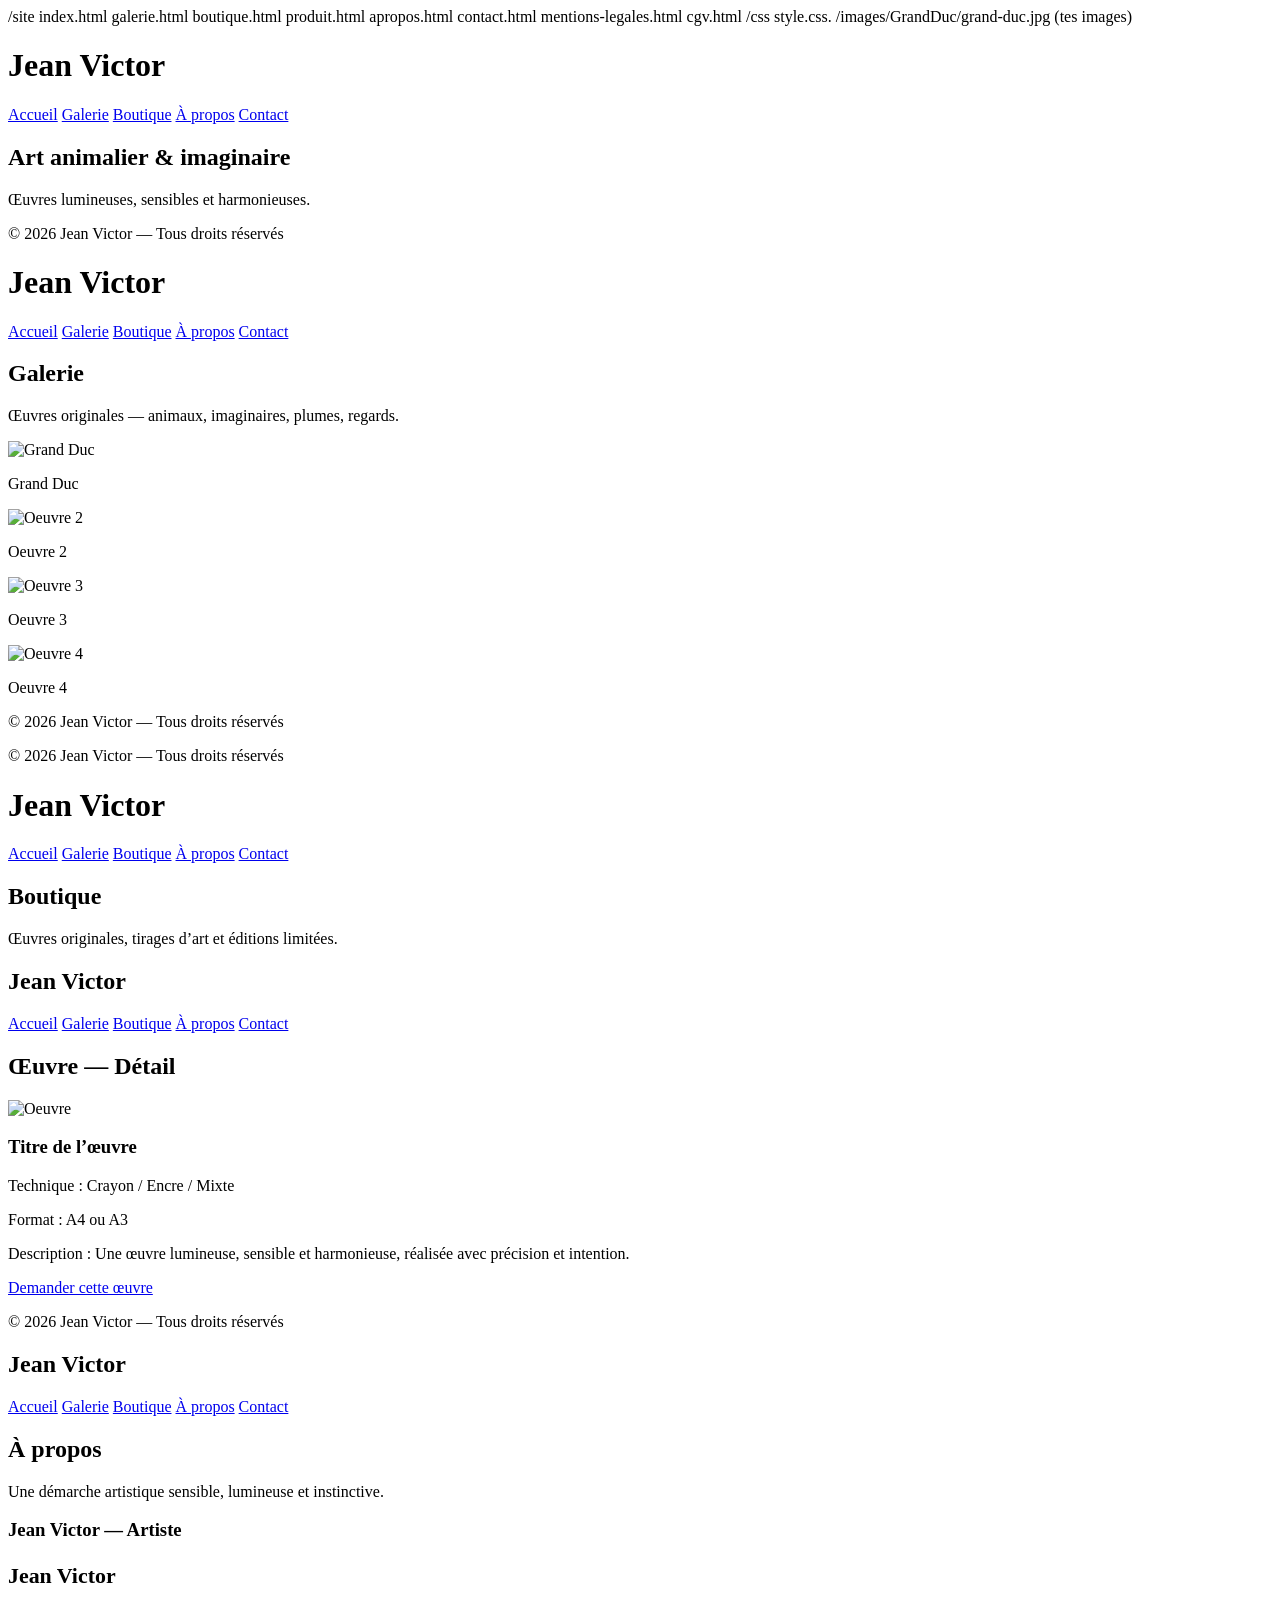
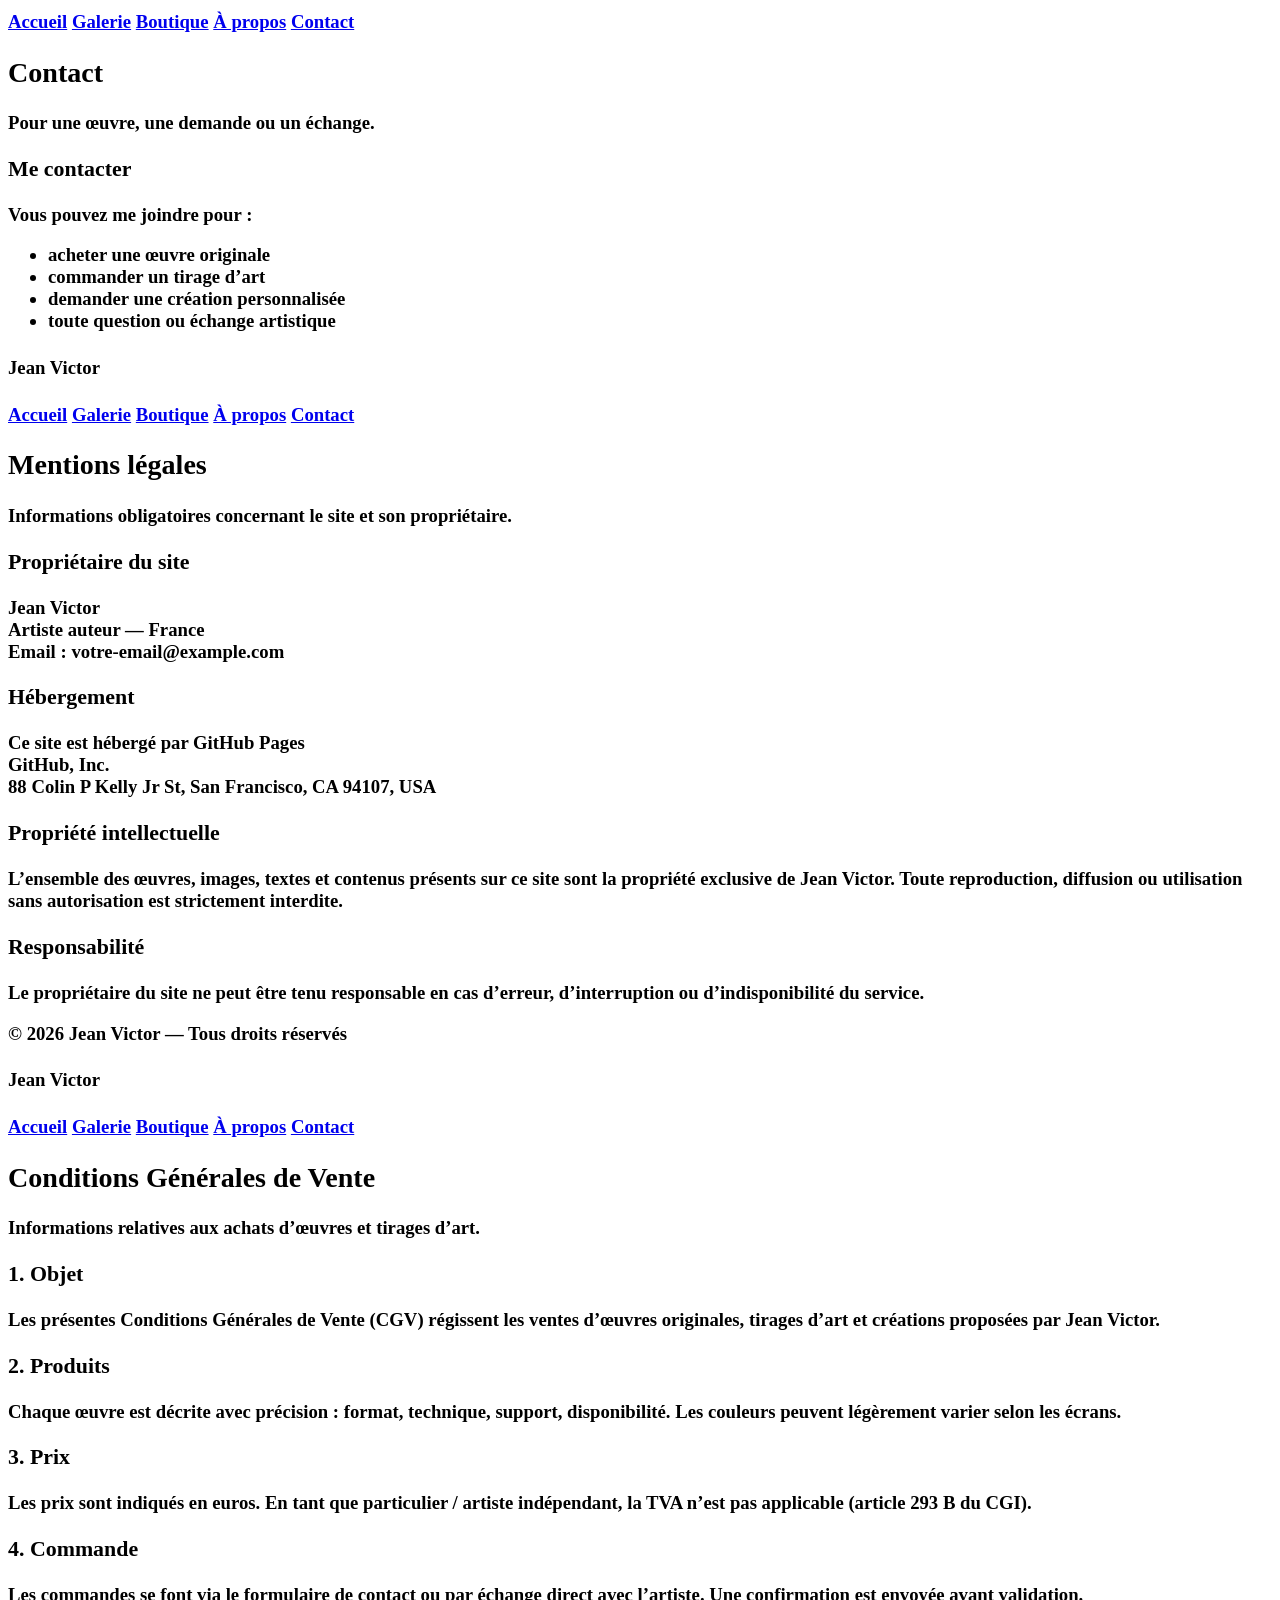
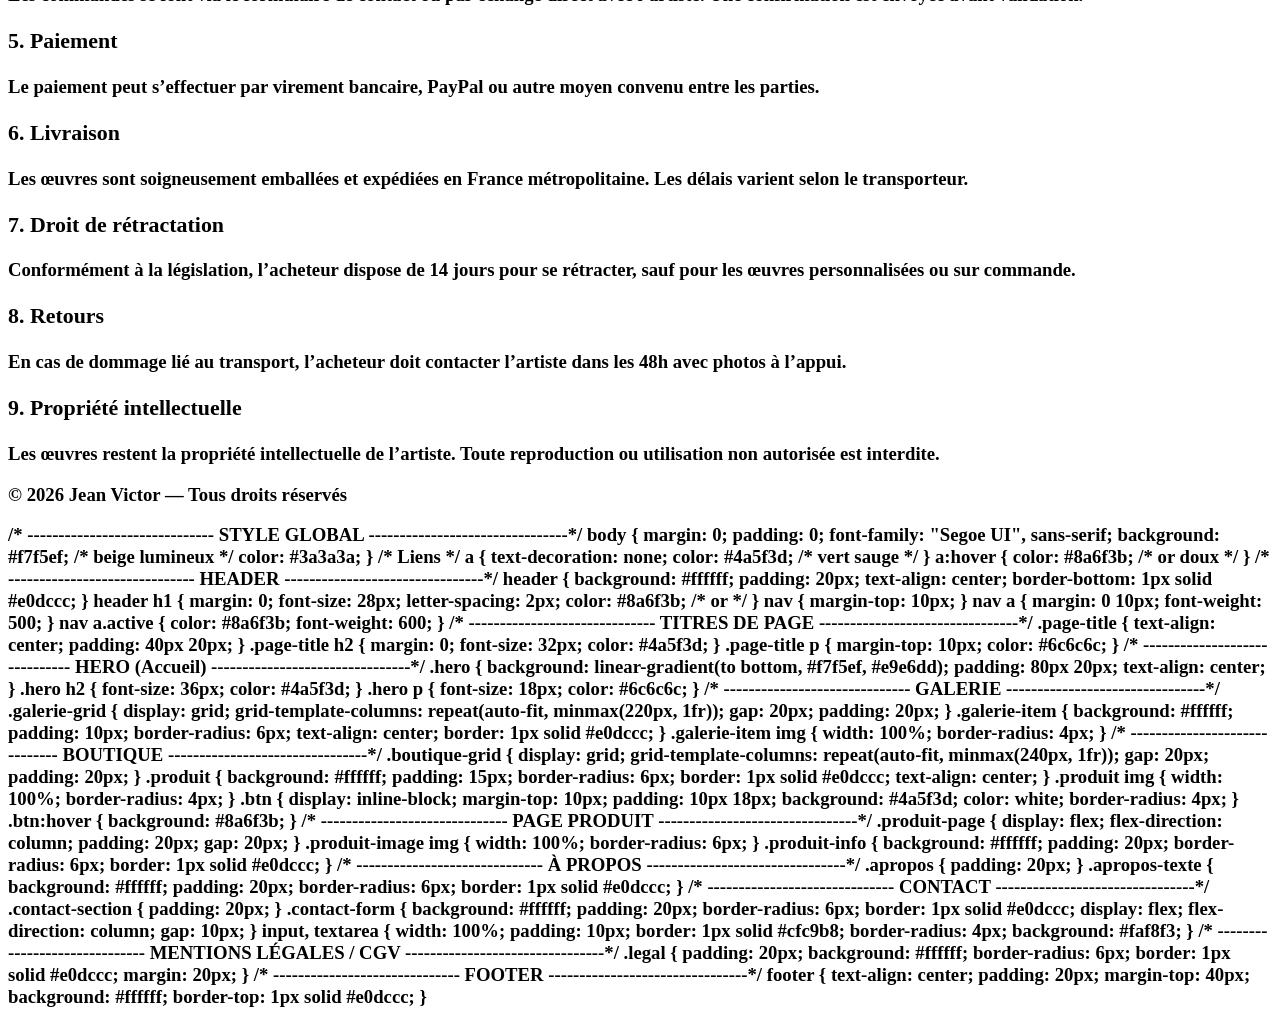
==== index.html @ 6fe152d1 "Update print statement from 'Hello' to 'Goodbye'" ====
/site
   index.html
   galerie.html
   boutique.html
   produit.html
   apropos.html
   contact.html
   mentions-legales.html
   cgv.html

   /css
      style.css.

   /images/GrandDuc/grand-duc.jpg
      (tes images)
<!DOCTYPE html>
<html lang="fr">
<head>
    <meta charset="UTF-8">
    <meta name="viewport" content="width=device-width, initial-scale=1.0">
    <title>Jean Victor - Art lumineux</title>
    <link rel="stylesheet" href="css/style.css">
</head>
<body>

<header>
    <h1>Jean Victor</h1>
    <nav>
        <a href="index.html">Accueil</a>
        <a href="galerie.html">Galerie</a>
        <a href="boutique.html">Boutique</a>
        <a href="apropos.html">À propos</a>
        <a href="contact.html">Contact</a>
    </nav>
</header>

<section class="hero">
    <h2>Art animalier & imaginaire</h2>
    <p>Œuvres lumineuses, sensibles et harmonieuses.</p>
</section>

<footer>
    <p>© 2026 Jean Victor — Tous droits réservés</p>
</footer>

</body>
</html>
<!DOCTYPE html>
<html lang="fr">
<head>
    <meta charset="UTF-8">
    <meta name="viewport" content="width=device-width, initial-scale=1.0">
    <title>Galerie - Jean Victor</title>
    <link rel="stylesheet" href="css/style.css">
</head>
<body>

<header>
    <h1>Jean Victor</h1>
    <nav>
        <a href="index.html">Accueil</a>
        <a href="galerie.html" class="active">Galerie</a>
        <a href="boutique.html">Boutique</a>
        <a href="apropos.html">À propos</a>
        <a href="contact.html">Contact</a>
    </nav>
</header>

<section class="page-title">
    <h2>Galerie</h2>
    <p>Œuvres originales — animaux, imaginaires, plumes, regards.</p>
</section>

<section class="galerie-grid">

    <div class="galerie-item">
       <img src="images/GrandDuc/grand-duc.jpg" alt="Grand Duc">
        <p>Grand Duc</p>
    </div>

    <div class="galerie-item">
        <img src="images/oeuvre2.jpg" alt="Oeuvre 2">
        <p>Oeuvre 2</p>
    </div>

    <div class="galerie-item">
        <img src="images/oeuvre3.jpg" alt="Oeuvre 3">
        <p>Oeuvre 3</p>
    </div>

    <div class="galerie-item">
        <img src="images/oeuvre4.jpg" alt="Oeuvre 4">
        <p>Oeuvre 4</p>
    </div>

</section>

<footer>
    <p>© 2026 Jean Victor — Tous droits réservés</p>
</footer>

</body>
</html>


</section>

<footer>
    <p>© 2026 Jean Victor — Tous droits réservés</p>
</footer>

</body>
</html>
<!DOCTYPE html>
<html lang="fr">
<head>
    <meta charset="UTF-8">
    <meta name="viewport" content="width=device-width, initial-scale=1.0">
    <title>Boutique - Jean Victor</title>
    <link rel="stylesheet" href="css/style.css">
</head>
<body>

<header>
    <h1>Jean Victor</h1>
    <nav>
        <a href="index.html">Accueil</a>
        <a href="galerie.html">Galerie</a>
        <a href="boutique.html" class="active">Boutique</a>
        <a href="apropos.html">À propos</a>
        <a href="contact.html">Contact</a>
    </nav>
</header>

<section class="page-title">
    <h2>Boutique</h2>
    <p>Œuvres originales, tirages d’art et éditions limitées.</p>
</section>

<section class="boutique-grid">

    <div class="produit">
<!DOCTYPE html>
<html lang="fr">
<head>
    <meta charset="UTF-8">
    <meta name="viewport" content="width=device-width, initial-scale=1.0">
    <title>Fiche produit - Jean Victor</title>
    <link rel="stylesheet" href="css/style.css">
</head>
<body>

<header>
    <h1>Jean Victor</h1>
    <nav>
        <a href="index.html">Accueil</a>
        <a href="galerie.html">Galerie</a>
        <a href="boutique.html">Boutique</a>
        <a href="apropos.html">À propos</a>
        <a href="contact.html">Contact</a>
    </nav>
</header>

<section class="page-title">
    <h2>Œuvre — Détail</h2>
</section>

<section class="produit-page">

    <div class="produit-image">
        <img src="images/produit1.jpg" alt="Oeuvre">
    </div>

    <div class="produit-info">
        <h3>Titre de l’œuvre</h3>
        <p>Technique : Crayon / Encre / Mixte</p>
        <p>Format : A4 ou A3</p>
        <p>Description : Une œuvre lumineuse, sensible et harmonieuse, réalisée avec précision et intention.</p>

        <a href="contact.html" class="btn">Demander cette œuvre</a>
    </div>

</section>

<footer>
    <p>© 2026 Jean Victor — Tous droits réservés</p>
</footer>

</body>
</html>
<!DOCTYPE html>
<html lang="fr">
<head>
    <meta charset="UTF-8">
    <meta name="viewport" content="width=device-width, initial-scale=1.0">
    <title>À propos - Jean Victor</title>
    <link rel="stylesheet" href="css/style.css">
</head>
<body>

<header>
    <h1>Jean Victor</h1>
    <nav>
        <a href="index.html">Accueil</a>
        <a href="galerie.html">Galerie</a>
        <a href="boutique.html">Boutique</a>
        <a href="apropos.html" class="active">À propos</a>
        <a href="contact.html">Contact</a>
    </nav>
</header>

<section class="page-title">
    <h2>À propos</h2>
    <p>Une démarche artistique sensible, lumineuse et instinctive.</p>
</section>

<section class="apropos">

    <div class="apropos-texte">
        <h3>Jean Victor — Artiste
<!DOCTYPE html>
<html lang="fr">
<head>
    <meta charset="UTF-8">
    <meta name="viewport" content="width=device-width, initial-scale=1.0">
    <title>Contact - Jean Victor</title>
    <link rel="stylesheet" href="css/style.css">
</head>
<body>

<header>
    <h1>Jean Victor</h1>
    <nav>
        <a href="index.html">Accueil</a>
        <a href="galerie.html">Galerie</a>
        <a href="boutique.html">Boutique</a>
        <a href="apropos.html">À propos</a>
        <a href="contact.html" class="active">Contact</a>
    </nav>
</header>

<section class="page-title">
    <h2>Contact</h2>
    <p>Pour une œuvre, une demande ou un échange.</p>
</section>

<section class="contact-section">

    <div class="contact-texte">
        <h3>Me contacter</h3>
        <p>Vous pouvez me joindre pour :</p>
        <ul>
            <li>acheter une œuvre originale</li>
            <li>commander un tirage d’art</li>
            <li>demander une création personnalisée</li>
            <li>toute question ou échange artistique</li>
        </ul>
    </div>
<!DOCTYPE html>
<html lang="fr">
<head>
    <meta charset="UTF-8">
    <meta name="viewport" content="width=device-width, initial-scale=1.0">
    <title>Mentions légales - Jean Victor</title>
    <link rel="stylesheet" href="css/style.css">
</head>
<body>

<header>
    <h1>Jean Victor</h1>
    <nav>
        <a href="index.html">Accueil</a>
        <a href="galerie.html">Galerie</a>
        <a href="boutique.html">Boutique</a>
        <a href="apropos.html">À propos</a>
        <a href="contact.html">Contact</a>
    </nav>
</header>

<section class="page-title">
    <h2>Mentions légales</h2>
    <p>Informations obligatoires concernant le site et son propriétaire.</p>
</section>

<section class="legal">

    <h3>Propriétaire du site</h3>
    <p>
        Jean Victor 
        <br>Artiste auteur — France 
        <br>Email : votre-email@example.com
    </p>

    <h3>Hébergement</h3>
    <p>
        Ce site est hébergé par GitHub Pages 
        <br>GitHub, Inc. 
        <br>88 Colin P Kelly Jr St, San Francisco, CA 94107, USA
    </p>

    <h3>Propriété intellectuelle</h3>
    <p>
        L’ensemble des œuvres, images, textes et contenus présents sur ce site sont la propriété exclusive de Jean Victor.
        Toute reproduction, diffusion ou utilisation sans autorisation est strictement interdite.
    </p>

    <h3>Responsabilité</h3>
    <p>
        Le propriétaire du site ne peut être tenu responsable en cas d’erreur, d’interruption ou d’indisponibilité du service.
    </p>

</section>

<footer>
    <p>© 2026 Jean Victor — Tous droits réservés</p>
</footer>

</body>
</html>
<!DOCTYPE html>
<html lang="fr">
<head>
    <meta charset="UTF-8">
    <meta name="viewport" content="width=device-width, initial-scale=1.0">
    <title>Conditions Générales de Vente - Jean Victor</title>
    <link rel="stylesheet" href="css/style.css">
</head>
<body>

<header>
    <h1>Jean Victor</h1>
    <nav>
        <a href="index.html">Accueil</a>
        <a href="galerie.html">Galerie</a>
        <a href="boutique.html">Boutique</a>
        <a href="apropos.html">À propos</a>
        <a href="contact.html">Contact</a>
    </nav>
</header>

<section class="page-title">
    <h2>Conditions Générales de Vente</h2>
    <p>Informations relatives aux achats d’œuvres et tirages d’art.</p>
</section>

<section class="legal">

    <h3>1. Objet</h3>
    <p>
        Les présentes Conditions Générales de Vente (CGV) régissent les ventes d’œuvres originales,
        tirages d’art et créations proposées par Jean Victor.
    </p>

    <h3>2. Produits</h3>
    <p>
        Chaque œuvre est décrite avec précision : format, technique, support, disponibilité.
        Les couleurs peuvent légèrement varier selon les écrans.
    </p>

    <h3>3. Prix</h3>
    <p>
        Les prix sont indiqués en euros. 
        En tant que particulier / artiste indépendant, la TVA n’est pas applicable (article 293 B du CGI).
    </p>

    <h3>4. Commande</h3>
    <p>
        Les commandes se font via le formulaire de contact ou par échange direct avec l’artiste.
        Une confirmation est envoyée avant validation.
    </p>

    <h3>5. Paiement</h3>
    <p>
        Le paiement peut s’effectuer par virement bancaire, PayPal ou autre moyen convenu entre les parties.
    </p>

    <h3>6. Livraison</h3>
    <p>
        Les œuvres sont soigneusement emballées et expédiées en France métropolitaine.
        Les délais varient selon le transporteur.
    </p>

    <h3>7. Droit de rétractation</h3>
    <p>
        Conformément à la législation, l’acheteur dispose de 14 jours pour se rétracter,
        sauf pour les œuvres personnalisées ou sur commande.
    </p>

    <h3>8. Retours</h3>
    <p>
        En cas de dommage lié au transport, l’acheteur doit contacter l’artiste dans les 48h
        avec photos à l’appui.
    </p>

    <h3>9. Propriété intellectuelle</h3>
    <p>
        Les œuvres restent la propriété intellectuelle de l’artiste.
        Toute reproduction ou utilisation non autorisée est interdite.
    </p>

</section>

<footer>
    <p>© 2026 Jean Victor — Tous droits réservés</p>
</footer>

</body>
</html>
/* ------------------------------
   STYLE GLOBAL
--------------------------------*/

body {
    margin: 0;
    padding: 0;
    font-family: "Segoe UI", sans-serif;
    background: #f7f5ef; /* beige lumineux */
    color: #3a3a3a;
}

/* Liens */
a {
    text-decoration: none;
    color: #4a5f3d; /* vert sauge */
}

a:hover {
    color: #8a6f3b; /* or doux */
}

/* ------------------------------
   HEADER
--------------------------------*/

header {
    background: #ffffff;
    padding: 20px;
    text-align: center;
    border-bottom: 1px solid #e0dccc;
}

header h1 {
    margin: 0;
    font-size: 28px;
    letter-spacing: 2px;
    color: #8a6f3b; /* or */
}

nav {
    margin-top: 10px;
}

nav a {
    margin: 0 10px;
    font-weight: 500;
}

nav a.active {
    color: #8a6f3b;
    font-weight: 600;
}

/* ------------------------------
   TITRES DE PAGE
--------------------------------*/

.page-title {
    text-align: center;
    padding: 40px 20px;
}

.page-title h2 {
    margin: 0;
    font-size: 32px;
    color: #4a5f3d;
}

.page-title p {
    margin-top: 10px;
    color: #6c6c6c;
}

/* ------------------------------
   HERO (Accueil)
--------------------------------*/

.hero {
    background: linear-gradient(to bottom, #f7f5ef, #e9e6dd);
    padding: 80px 20px;
    text-align: center;
}

.hero h2 {
    font-size: 36px;
    color: #4a5f3d;
}

.hero p {
    font-size: 18px;
    color: #6c6c6c;
}

/* ------------------------------
   GALERIE
--------------------------------*/

.galerie-grid {
    display: grid;
    grid-template-columns: repeat(auto-fit, minmax(220px, 1fr));
    gap: 20px;
    padding: 20px;
}

.galerie-item {
    background: #ffffff;
    padding: 10px;
    border-radius: 6px;
    text-align: center;
    border: 1px solid #e0dccc;
}

.galerie-item img {
    width: 100%;
    border-radius: 4px;
}

/* ------------------------------
   BOUTIQUE
--------------------------------*/

.boutique-grid {
    display: grid;
    grid-template-columns: repeat(auto-fit, minmax(240px, 1fr));
    gap: 20px;
    padding: 20px;
}

.produit {
    background: #ffffff;
    padding: 15px;
    border-radius: 6px;
    border: 1px solid #e0dccc;
    text-align: center;
}

.produit img {
    width: 100%;
    border-radius: 4px;
}

.btn {
    display: inline-block;
    margin-top: 10px;
    padding: 10px 18px;
    background: #4a5f3d;
    color: white;
    border-radius: 4px;
}

.btn:hover {
    background: #8a6f3b;
}

/* ------------------------------
   PAGE PRODUIT
--------------------------------*/

.produit-page {
    display: flex;
    flex-direction: column;
    padding: 20px;
    gap: 20px;
}

.produit-image img {
    width: 100%;
    border-radius: 6px;
}

.produit-info {
    background: #ffffff;
    padding: 20px;
    border-radius: 6px;
    border: 1px solid #e0dccc;
}

/* ------------------------------
   À PROPOS
--------------------------------*/

.apropos {
    padding: 20px;
}

.apropos-texte {
    background: #ffffff;
    padding: 20px;
    border-radius: 6px;
    border: 1px solid #e0dccc;
}

/* ------------------------------
   CONTACT
--------------------------------*/

.contact-section {
    padding: 20px;
}

.contact-form {
    background: #ffffff;
    padding: 20px;
    border-radius: 6px;
    border: 1px solid #e0dccc;
    display: flex;
    flex-direction: column;
    gap: 10px;
}

input, textarea {
    width: 100%;
    padding: 10px;
    border: 1px solid #cfc9b8;
    border-radius: 4px;
    background: #faf8f3;
}

/* ------------------------------
   MENTIONS LÉGALES / CGV
--------------------------------*/

.legal {
    padding: 20px;
    background: #ffffff;
    border-radius: 6px;
    border: 1px solid #e0dccc;
    margin: 20px;
}

/* ------------------------------
   FOOTER
--------------------------------*/

footer {
    text-align: center;
    padding: 20px;
    margin-top: 40px;
    background: #ffffff;
    border-top: 1px solid #e0dccc;
}
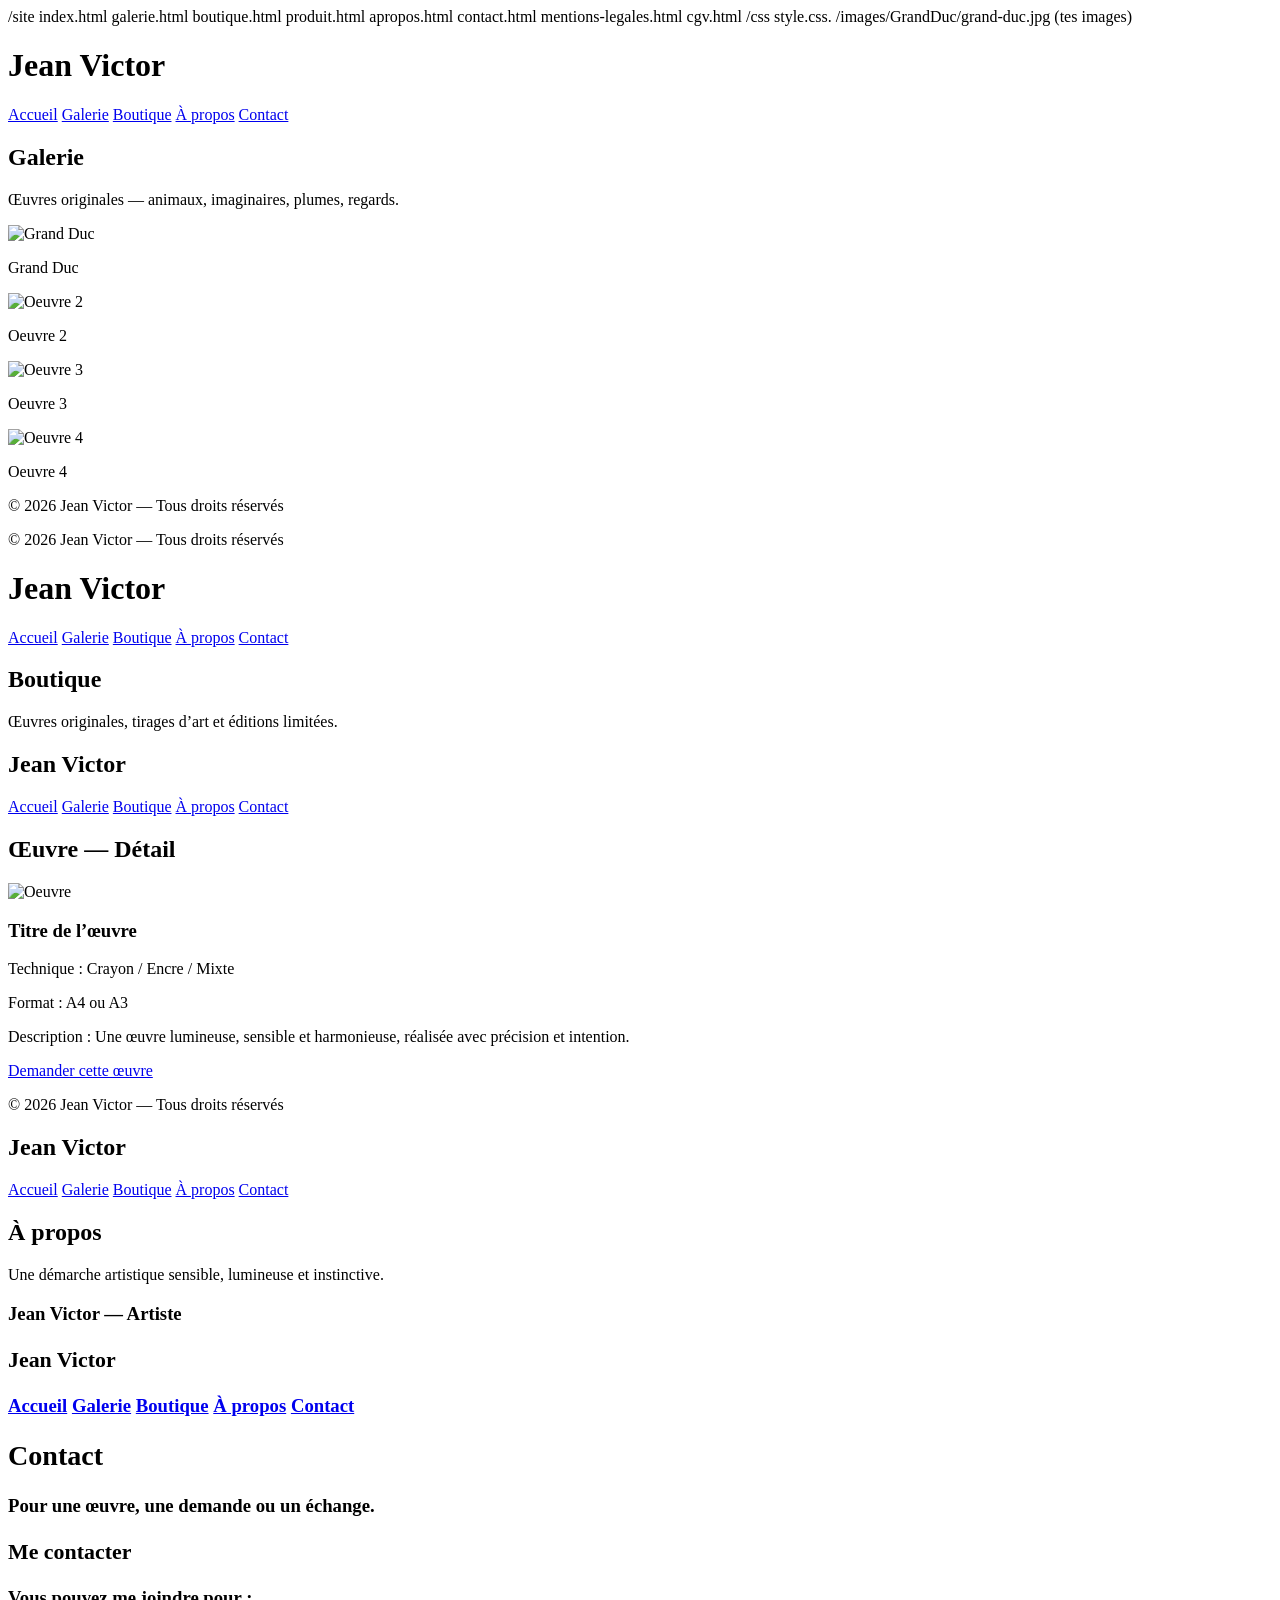
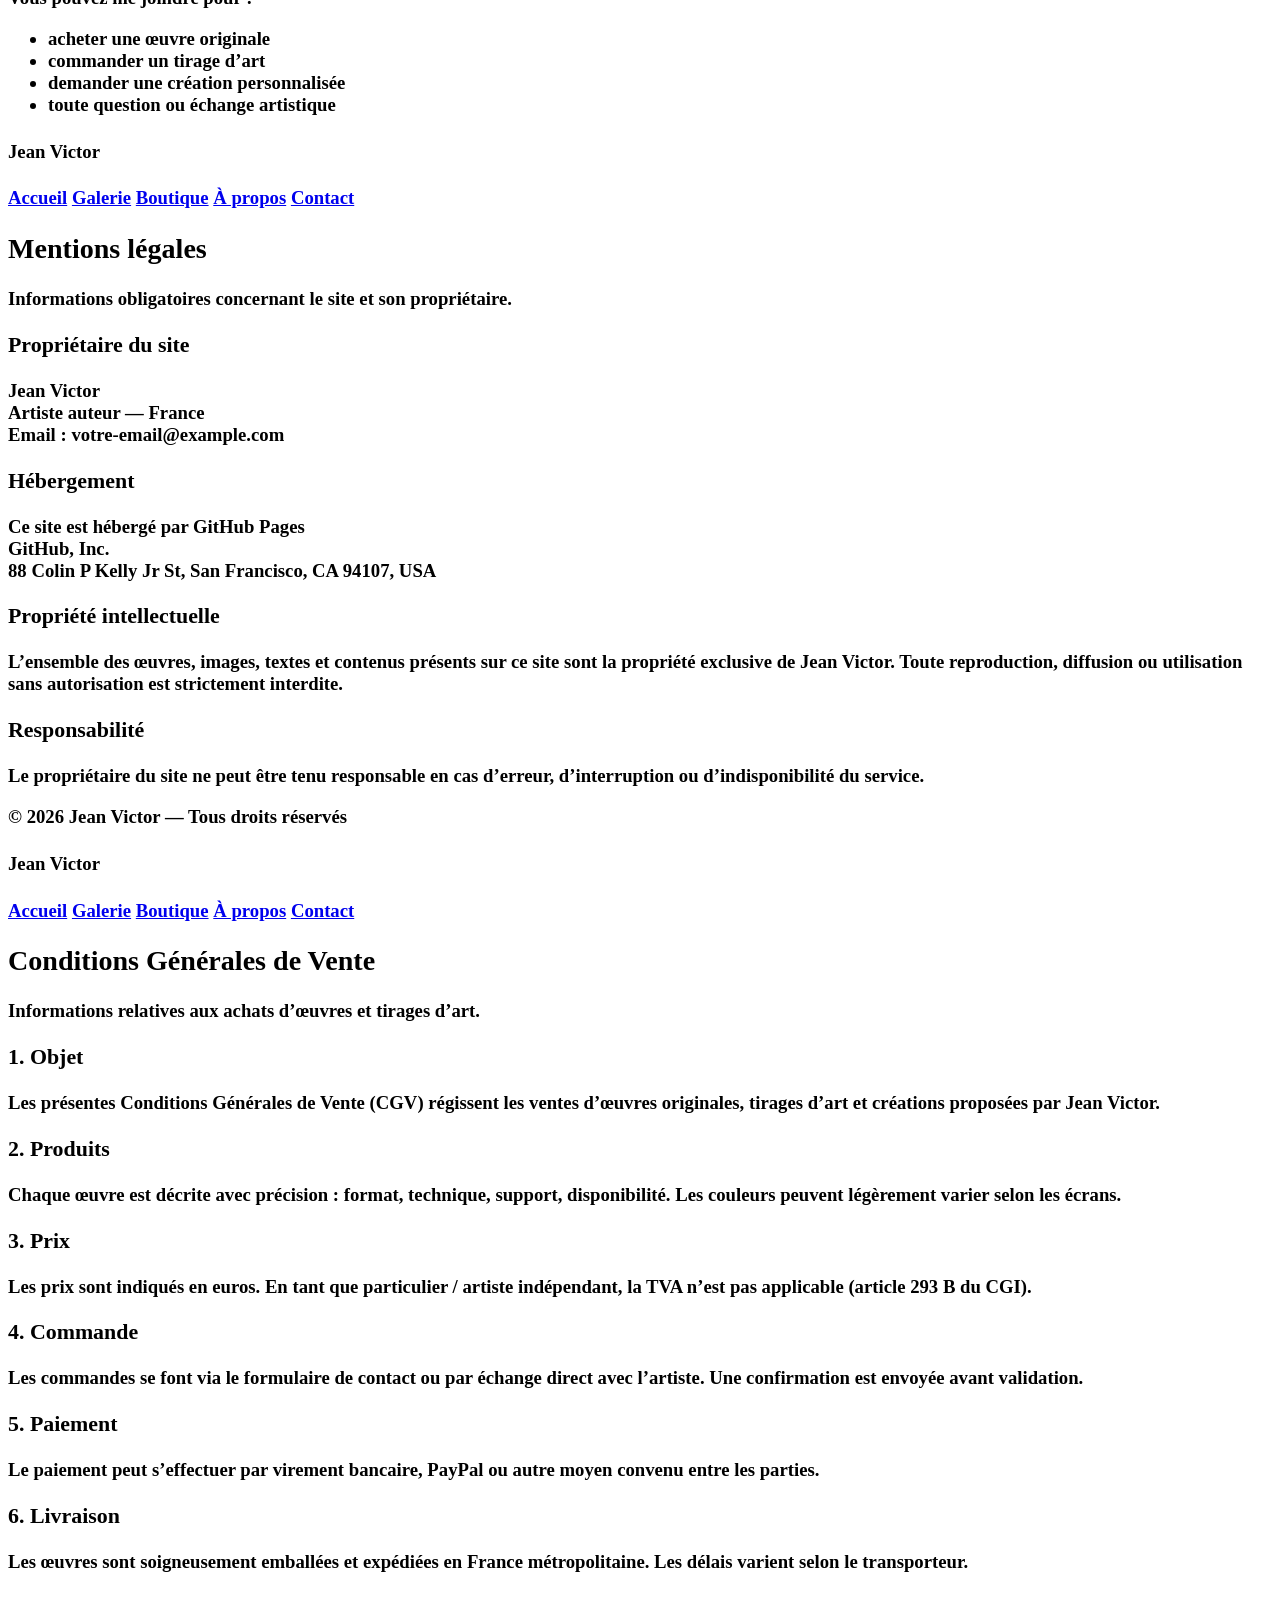
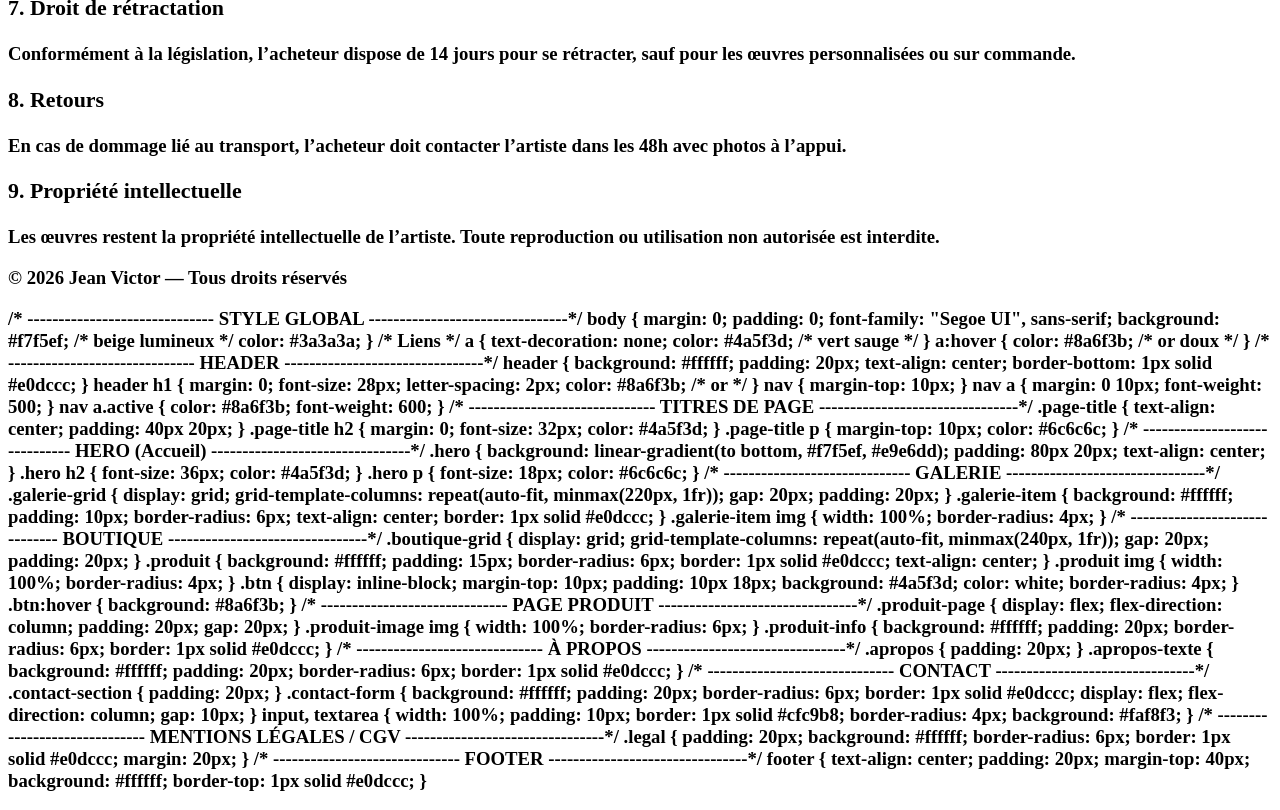
==== commit ab82b75d: "Update index.html" ====
--- a/index.html
+++ b/index.html
@@ -13,38 +13,6 @@
 
    /images/GrandDuc/grand-duc.jpg
       (tes images)
-<!DOCTYPE html>
-<html lang="fr">
-<head>
-    <meta charset="UTF-8">
-    <meta name="viewport" content="width=device-width, initial-scale=1.0">
-    <title>Jean Victor - Art lumineux</title>
-    <link rel="stylesheet" href="css/style.css">
-</head>
-<body>
-
-<header>
-    <h1>Jean Victor</h1>
-    <nav>
-        <a href="index.html">Accueil</a>
-        <a href="galerie.html">Galerie</a>
-        <a href="boutique.html">Boutique</a>
-        <a href="apropos.html">À propos</a>
-        <a href="contact.html">Contact</a>
-    </nav>
-</header>
-
-<section class="hero">
-    <h2>Art animalier & imaginaire</h2>
-    <p>Œuvres lumineuses, sensibles et harmonieuses.</p>
-</section>
-
-<footer>
-    <p>© 2026 Jean Victor — Tous droits réservés</p>
-</footer>
-
-</body>
-</html>
 <!DOCTYPE html>
 <html lang="fr">
 <head>
@@ -74,7 +42,7 @@
 <section class="galerie-grid">
 
     <div class="galerie-item">
-       <img src="images/GrandDuc/grand-duc.jpg" alt="Grand Duc">
+        <img src="images/GrandDuc/grand-duc.jpg" alt="Grand Duc">
         <p>Grand Duc</p>
     </div>
 
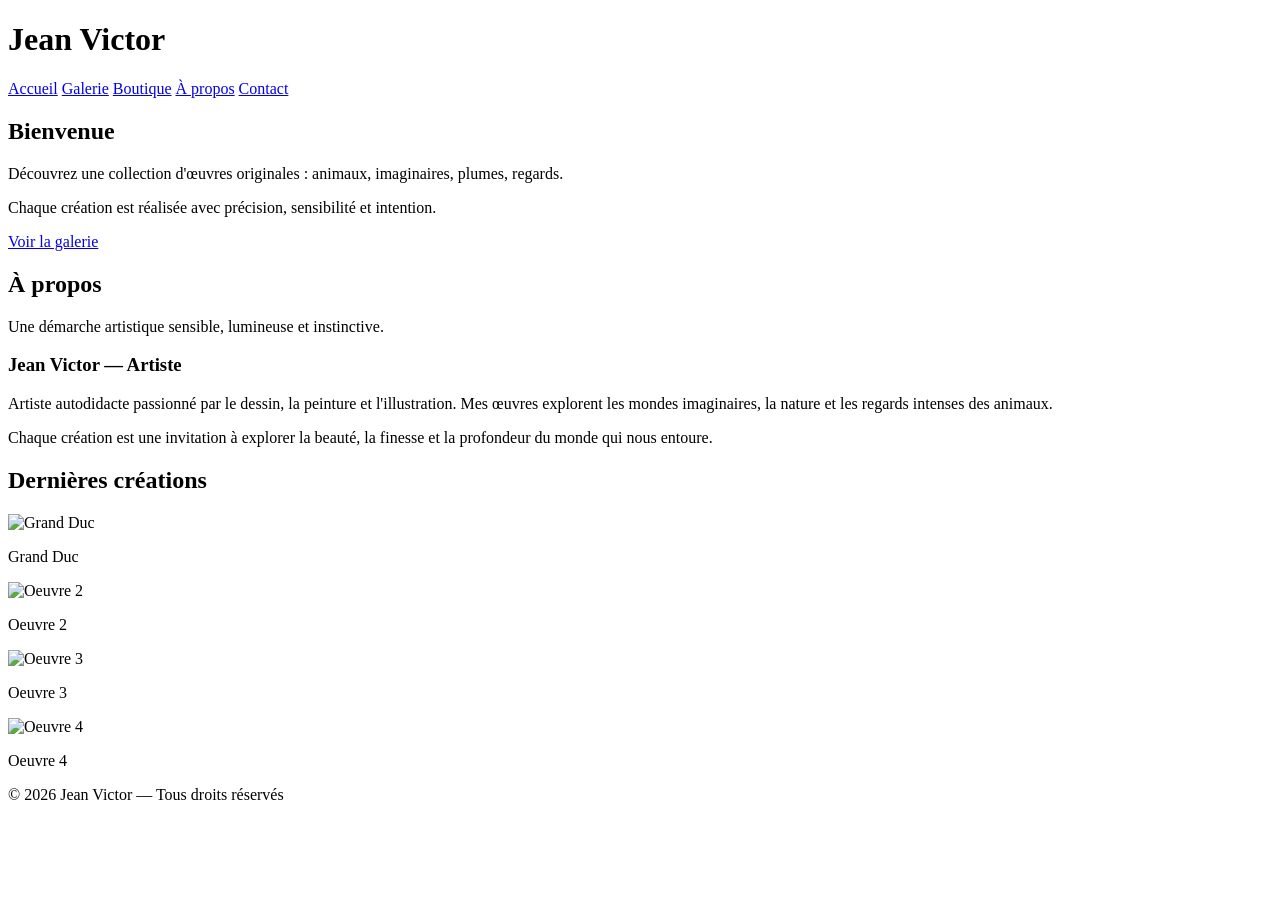
==== commit 9d83fd84: "Corriger : créer une page d'accueil propre pour index.html" ====
--- a/index.html
+++ b/index.html
@@ -1,618 +1,73 @@
-/site
-   index.html
-   galerie.html
-   boutique.html
-   produit.html
-   apropos.html
-   contact.html
-   mentions-legales.html
-   cgv.html
-
-   /css
-      style.css.
-
-   /images/GrandDuc/grand-duc.jpg
-      (tes images)
-<!DOCTYPE html>
-<html lang="fr">
-<head>
-    <meta charset="UTF-8">
-    <meta name="viewport" content="width=device-width, initial-scale=1.0">
-    <title>Galerie - Jean Victor</title>
-    <link rel="stylesheet" href="css/style.css">
-</head>
-<body>
-
-<header>
-    <h1>Jean Victor</h1>
-    <nav>
-        <a href="index.html">Accueil</a>
-        <a href="galerie.html" class="active">Galerie</a>
-        <a href="boutique.html">Boutique</a>
-        <a href="apropos.html">À propos</a>
-        <a href="contact.html">Contact</a>
-    </nav>
-</header>
-
-<section class="page-title">
-    <h2>Galerie</h2>
-    <p>Œuvres originales — animaux, imaginaires, plumes, regards.</p>
-</section>
-
-<section class="galerie-grid">
-
-    <div class="galerie-item">
-        <img src="images/GrandDuc/grand-duc.jpg" alt="Grand Duc">
-        <p>Grand Duc</p>
-    </div>
-
-    <div class="galerie-item">
-        <img src="images/oeuvre2.jpg" alt="Oeuvre 2">
-        <p>Oeuvre 2</p>
-    </div>
-
-    <div class="galerie-item">
-        <img src="images/oeuvre3.jpg" alt="Oeuvre 3">
-        <p>Oeuvre 3</p>
-    </div>
-
-    <div class="galerie-item">
-        <img src="images/oeuvre4.jpg" alt="Oeuvre 4">
-        <p>Oeuvre 4</p>
-    </div>
-
-</section>
-
-<footer>
-    <p>© 2026 Jean Victor — Tous droits réservés</p>
-</footer>
-
-</body>
-</html>
-
-
-</section>
-
-<footer>
-    <p>© 2026 Jean Victor — Tous droits réservés</p>
-</footer>
-
-</body>
-</html>
-<!DOCTYPE html>
-<html lang="fr">
-<head>
-    <meta charset="UTF-8">
-    <meta name="viewport" content="width=device-width, initial-scale=1.0">
-    <title>Boutique - Jean Victor</title>
-    <link rel="stylesheet" href="css/style.css">
-</head>
-<body>
-
-<header>
-    <h1>Jean Victor</h1>
-    <nav>
-        <a href="index.html">Accueil</a>
-        <a href="galerie.html">Galerie</a>
-        <a href="boutique.html" class="active">Boutique</a>
-        <a href="apropos.html">À propos</a>
-        <a href="contact.html">Contact</a>
-    </nav>
-</header>
-
-<section class="page-title">
-    <h2>Boutique</h2>
-    <p>Œuvres originales, tirages d’art et éditions limitées.</p>
-</section>
-
-<section class="boutique-grid">
-
-    <div class="produit">
-<!DOCTYPE html>
-<html lang="fr">
-<head>
-    <meta charset="UTF-8">
-    <meta name="viewport" content="width=device-width, initial-scale=1.0">
-    <title>Fiche produit - Jean Victor</title>
-    <link rel="stylesheet" href="css/style.css">
-</head>
-<body>
-
-<header>
-    <h1>Jean Victor</h1>
-    <nav>
-        <a href="index.html">Accueil</a>
-        <a href="galerie.html">Galerie</a>
-        <a href="boutique.html">Boutique</a>
-        <a href="apropos.html">À propos</a>
-        <a href="contact.html">Contact</a>
-    </nav>
-</header>
-
-<section class="page-title">
-    <h2>Œuvre — Détail</h2>
-</section>
-
-<section class="produit-page">
-
-    <div class="produit-image">
-        <img src="images/produit1.jpg" alt="Oeuvre">
-    </div>
-
-    <div class="produit-info">
-        <h3>Titre de l’œuvre</h3>
-        <p>Technique : Crayon / Encre / Mixte</p>
-        <p>Format : A4 ou A3</p>
-        <p>Description : Une œuvre lumineuse, sensible et harmonieuse, réalisée avec précision et intention.</p>
-
-        <a href="contact.html" class="btn">Demander cette œuvre</a>
-    </div>
-
-</section>
-
-<footer>
-    <p>© 2026 Jean Victor — Tous droits réservés</p>
-</footer>
-
-</body>
-</html>
-<!DOCTYPE html>
-<html lang="fr">
-<head>
-    <meta charset="UTF-8">
-    <meta name="viewport" content="width=device-width, initial-scale=1.0">
-    <title>À propos - Jean Victor</title>
-    <link rel="stylesheet" href="css/style.css">
-</head>
-<body>
-
-<header>
-    <h1>Jean Victor</h1>
-    <nav>
-        <a href="index.html">Accueil</a>
-        <a href="galerie.html">Galerie</a>
-        <a href="boutique.html">Boutique</a>
-        <a href="apropos.html" class="active">À propos</a>
-        <a href="contact.html">Contact</a>
-    </nav>
-</header>
-
-<section class="page-title">
-    <h2>À propos</h2>
-    <p>Une démarche artistique sensible, lumineuse et instinctive.</p>
-</section>
-
-<section class="apropos">
-
-    <div class="apropos-texte">
-        <h3>Jean Victor — Artiste
-<!DOCTYPE html>
-<html lang="fr">
-<head>
-    <meta charset="UTF-8">
-    <meta name="viewport" content="width=device-width, initial-scale=1.0">
-    <title>Contact - Jean Victor</title>
-    <link rel="stylesheet" href="css/style.css">
-</head>
-<body>
-
-<header>
-    <h1>Jean Victor</h1>
-    <nav>
-        <a href="index.html">Accueil</a>
-        <a href="galerie.html">Galerie</a>
-        <a href="boutique.html">Boutique</a>
-        <a href="apropos.html">À propos</a>
-        <a href="contact.html" class="active">Contact</a>
-    </nav>
-</header>
-
-<section class="page-title">
-    <h2>Contact</h2>
-    <p>Pour une œuvre, une demande ou un échange.</p>
-</section>
-
-<section class="contact-section">
-
-    <div class="contact-texte">
-        <h3>Me contacter</h3>
-        <p>Vous pouvez me joindre pour :</p>
-        <ul>
-            <li>acheter une œuvre originale</li>
-            <li>commander un tirage d’art</li>
-            <li>demander une création personnalisée</li>
-            <li>toute question ou échange artistique</li>
-        </ul>
-    </div>
-<!DOCTYPE html>
-<html lang="fr">
-<head>
-    <meta charset="UTF-8">
-    <meta name="viewport" content="width=device-width, initial-scale=1.0">
-    <title>Mentions légales - Jean Victor</title>
-    <link rel="stylesheet" href="css/style.css">
-</head>
-<body>
-
-<header>
-    <h1>Jean Victor</h1>
-    <nav>
-        <a href="index.html">Accueil</a>
-        <a href="galerie.html">Galerie</a>
-        <a href="boutique.html">Boutique</a>
-        <a href="apropos.html">À propos</a>
-        <a href="contact.html">Contact</a>
-    </nav>
-</header>
-
-<section class="page-title">
-    <h2>Mentions légales</h2>
-    <p>Informations obligatoires concernant le site et son propriétaire.</p>
-</section>
-
-<section class="legal">
-
-    <h3>Propriétaire du site</h3>
-    <p>
-        Jean Victor 
-        <br>Artiste auteur — France 
-        <br>Email : votre-email@example.com
-    </p>
-
-    <h3>Hébergement</h3>
-    <p>
-        Ce site est hébergé par GitHub Pages 
-        <br>GitHub, Inc. 
-        <br>88 Colin P Kelly Jr St, San Francisco, CA 94107, USA
-    </p>
-
-    <h3>Propriété intellectuelle</h3>
-    <p>
-        L’ensemble des œuvres, images, textes et contenus présents sur ce site sont la propriété exclusive de Jean Victor.
-        Toute reproduction, diffusion ou utilisation sans autorisation est strictement interdite.
-    </p>
-
-    <h3>Responsabilité</h3>
-    <p>
-        Le propriétaire du site ne peut être tenu responsable en cas d’erreur, d’interruption ou d’indisponibilité du service.
-    </p>
-
-</section>
-
-<footer>
-    <p>© 2026 Jean Victor — Tous droits réservés</p>
-</footer>
-
-</body>
-</html>
-<!DOCTYPE html>
-<html lang="fr">
-<head>
-    <meta charset="UTF-8">
-    <meta name="viewport" content="width=device-width, initial-scale=1.0">
-    <title>Conditions Générales de Vente - Jean Victor</title>
-    <link rel="stylesheet" href="css/style.css">
-</head>
-<body>
-
-<header>
-    <h1>Jean Victor</h1>
-    <nav>
-        <a href="index.html">Accueil</a>
-        <a href="galerie.html">Galerie</a>
-        <a href="boutique.html">Boutique</a>
-        <a href="apropos.html">À propos</a>
-        <a href="contact.html">Contact</a>
-    </nav>
-</header>
-
-<section class="page-title">
-    <h2>Conditions Générales de Vente</h2>
-    <p>Informations relatives aux achats d’œuvres et tirages d’art.</p>
-</section>
-
-<section class="legal">
-
-    <h3>1. Objet</h3>
-    <p>
-        Les présentes Conditions Générales de Vente (CGV) régissent les ventes d’œuvres originales,
-        tirages d’art et créations proposées par Jean Victor.
-    </p>
-
-    <h3>2. Produits</h3>
-    <p>
-        Chaque œuvre est décrite avec précision : format, technique, support, disponibilité.
-        Les couleurs peuvent légèrement varier selon les écrans.
-    </p>
-
-    <h3>3. Prix</h3>
-    <p>
-        Les prix sont indiqués en euros. 
-        En tant que particulier / artiste indépendant, la TVA n’est pas applicable (article 293 B du CGI).
-    </p>
-
-    <h3>4. Commande</h3>
-    <p>
-        Les commandes se font via le formulaire de contact ou par échange direct avec l’artiste.
-        Une confirmation est envoyée avant validation.
-    </p>
-
-    <h3>5. Paiement</h3>
-    <p>
-        Le paiement peut s’effectuer par virement bancaire, PayPal ou autre moyen convenu entre les parties.
-    </p>
-
-    <h3>6. Livraison</h3>
-    <p>
-        Les œuvres sont soigneusement emballées et expédiées en France métropolitaine.
-        Les délais varient selon le transporteur.
-    </p>
-
-    <h3>7. Droit de rétractation</h3>
-    <p>
-        Conformément à la législation, l’acheteur dispose de 14 jours pour se rétracter,
-        sauf pour les œuvres personnalisées ou sur commande.
-    </p>
-
-    <h3>8. Retours</h3>
-    <p>
-        En cas de dommage lié au transport, l’acheteur doit contacter l’artiste dans les 48h
-        avec photos à l’appui.
-    </p>
-
-    <h3>9. Propriété intellectuelle</h3>
-    <p>
-        Les œuvres restent la propriété intellectuelle de l’artiste.
-        Toute reproduction ou utilisation non autorisée est interdite.
-    </p>
-
-</section>
-
-<footer>
-    <p>© 2026 Jean Victor — Tous droits réservés</p>
-</footer>
-
-</body>
-</html>
-/* ------------------------------
-   STYLE GLOBAL
---------------------------------*/
-
-body {
-    margin: 0;
-    padding: 0;
-    font-family: "Segoe UI", sans-serif;
-    background: #f7f5ef; /* beige lumineux */
-    color: #3a3a3a;
-}
-
-/* Liens */
-a {
-    text-decoration: none;
-    color: #4a5f3d; /* vert sauge */
-}
-
-a:hover {
-    color: #8a6f3b; /* or doux */
-}
-
-/* ------------------------------
-   HEADER
---------------------------------*/
-
-header {
-    background: #ffffff;
-    padding: 20px;
-    text-align: center;
-    border-bottom: 1px solid #e0dccc;
-}
-
-header h1 {
-    margin: 0;
-    font-size: 28px;
-    letter-spacing: 2px;
-    color: #8a6f3b; /* or */
-}
-
-nav {
-    margin-top: 10px;
-}
-
-nav a {
-    margin: 0 10px;
-    font-weight: 500;
-}
-
-nav a.active {
-    color: #8a6f3b;
-    font-weight: 600;
-}
-
-/* ------------------------------
-   TITRES DE PAGE
---------------------------------*/
-
-.page-title {
-    text-align: center;
-    padding: 40px 20px;
-}
-
-.page-title h2 {
-    margin: 0;
-    font-size: 32px;
-    color: #4a5f3d;
-}
-
-.page-title p {
-    margin-top: 10px;
-    color: #6c6c6c;
-}
-
-/* ------------------------------
-   HERO (Accueil)
---------------------------------*/
-
-.hero {
-    background: linear-gradient(to bottom, #f7f5ef, #e9e6dd);
-    padding: 80px 20px;
-    text-align: center;
-}
-
-.hero h2 {
-    font-size: 36px;
-    color: #4a5f3d;
-}
-
-.hero p {
-    font-size: 18px;
-    color: #6c6c6c;
-}
-
-/* ------------------------------
-   GALERIE
---------------------------------*/
-
-.galerie-grid {
-    display: grid;
-    grid-template-columns: repeat(auto-fit, minmax(220px, 1fr));
-    gap: 20px;
-    padding: 20px;
-}
-
-.galerie-item {
-    background: #ffffff;
-    padding: 10px;
-    border-radius: 6px;
-    text-align: center;
-    border: 1px solid #e0dccc;
-}
-
-.galerie-item img {
-    width: 100%;
-    border-radius: 4px;
-}
-
-/* ------------------------------
-   BOUTIQUE
---------------------------------*/
-
-.boutique-grid {
-    display: grid;
-    grid-template-columns: repeat(auto-fit, minmax(240px, 1fr));
-    gap: 20px;
-    padding: 20px;
-}
-
-.produit {
-    background: #ffffff;
-    padding: 15px;
-    border-radius: 6px;
-    border: 1px solid #e0dccc;
-    text-align: center;
-}
-
-.produit img {
-    width: 100%;
-    border-radius: 4px;
-}
-
-.btn {
-    display: inline-block;
-    margin-top: 10px;
-    padding: 10px 18px;
-    background: #4a5f3d;
-    color: white;
-    border-radius: 4px;
-}
-
-.btn:hover {
-    background: #8a6f3b;
-}
-
-/* ------------------------------
-   PAGE PRODUIT
---------------------------------*/
-
-.produit-page {
-    display: flex;
-    flex-direction: column;
-    padding: 20px;
-    gap: 20px;
-}
-
-.produit-image img {
-    width: 100%;
-    border-radius: 6px;
-}
-
-.produit-info {
-    background: #ffffff;
-    padding: 20px;
-    border-radius: 6px;
-    border: 1px solid #e0dccc;
-}
-
-/* ------------------------------
-   À PROPOS
---------------------------------*/
-
-.apropos {
-    padding: 20px;
-}
-
-.apropos-texte {
-    background: #ffffff;
-    padding: 20px;
-    border-radius: 6px;
-    border: 1px solid #e0dccc;
-}
-
-/* ------------------------------
-   CONTACT
---------------------------------*/
-
-.contact-section {
-    padding: 20px;
-}
-
-.contact-form {
-    background: #ffffff;
-    padding: 20px;
-    border-radius: 6px;
-    border: 1px solid #e0dccc;
-    display: flex;
-    flex-direction: column;
-    gap: 10px;
-}
-
-input, textarea {
-    width: 100%;
-    padding: 10px;
-    border: 1px solid #cfc9b8;
-    border-radius: 4px;
-    background: #faf8f3;
-}
-
-/* ------------------------------
-   MENTIONS LÉGALES / CGV
---------------------------------*/
-
-.legal {
-    padding: 20px;
-    background: #ffffff;
-    border-radius: 6px;
-    border: 1px solid #e0dccc;
-    margin: 20px;
-}
-
-/* ------------------------------
-   FOOTER
---------------------------------*/
-
-footer {
-    text-align: center;
-    padding: 20px;
-    margin-top: 40px;
-    background: #ffffff;
-    border-top: 1px solid #e0dccc;
-} 
+<!DOCTYPE html>
+<html lang="fr">
+<head>
+    <meta charset="UTF-8">
+    <meta name="viewport" content="width=device-width, initial-scale=1.0">
+    <title>Accueil - Jean Victor</title>
+    <link rel="stylesheet" href="css/style.css">
+</head>
+<body>
+
+<header>
+    <h1>Jean Victor</h1>
+    <nav>
+        <a href="index.html" class="active">Accueil</a>
+        <a href="galerie.html">Galerie</a>
+        <a href="boutique.html">Boutique</a>
+        <a href="apropos.html">À propos</a>
+        <a href="contact.html">Contact</a>
+    </nav>
+</header>
+
+<section class="hero">
+    <h2>Bienvenue</h2>
+    <p>Découvrez une collection d'œuvres originales : animaux, imaginaires, plumes, regards.</p>
+    <p>Chaque création est réalisée avec précision, sensibilité et intention.</p>
+    <a href="galerie.html" class="btn">Voir la galerie</a>
+</section>
+
+<section class="page-title">
+    <h2>À propos</h2>
+    <p>Une démarche artistique sensible, lumineuse et instinctive.</p>
+</section>
+
+<section class="apropos">
+    <div class="apropos-texte">
+        <h3>Jean Victor — Artiste</h3>
+        <p>Artiste autodidacte passionné par le dessin, la peinture et l'illustration. Mes œuvres explorent les mondes imaginaires, la nature et les regards intenses des animaux.</p>
+        <p>Chaque création est une invitation à explorer la beauté, la finesse et la profondeur du monde qui nous entoure.</p>
+    </div>
+</section>
+
+<section class="page-title">
+    <h2>Dernières créations</h2>
+</section>
+
+<section class="galerie-grid">
+    <div class="galerie-item">
+        <img src="images/GrandDuc/grand-duc.jpg" alt="Grand Duc">
+        <p>Grand Duc</p>
+    </div>
+
+    <div class="galerie-item">
+        <img src="images/oeuvre2.jpg" alt="Oeuvre 2">
+        <p>Oeuvre 2</p>
+    </div>
+
+    <div class="galerie-item">
+        <img src="images/oeuvre3.jpg" alt="Oeuvre 3">
+        <p>Oeuvre 3</p>
+    </div>
+
+    <div class="galerie-item">
+        <img src="images/oeuvre4.jpg" alt="Oeuvre 4">
+        <p>Oeuvre 4</p>
+    </div>
+</section>
+
+<footer>
+    <p>© 2026 Jean Victor — Tous droits réservés</p>
+</footer>
+
+</body>
+</html>
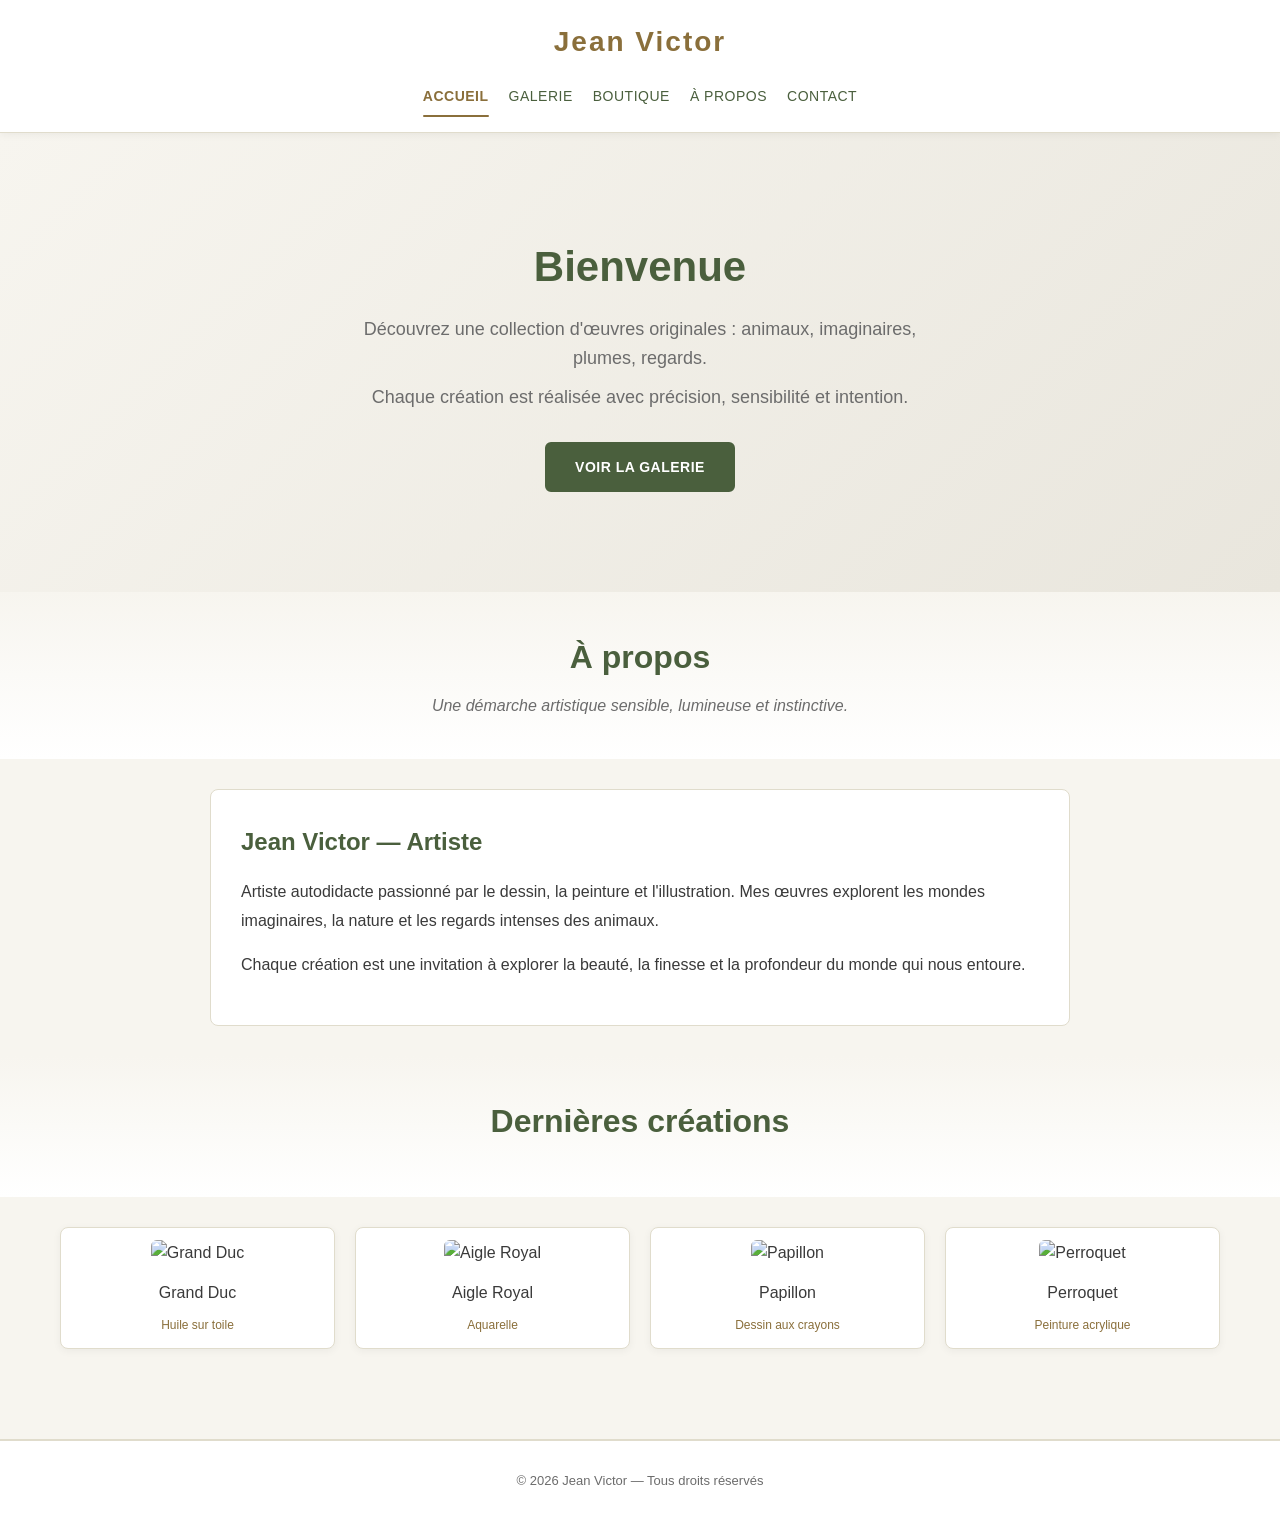
==== commit 47a3dba4: "feat: Add demo gallery images with Unsplash API" ====
--- a/index.html
+++ b/index.html
@@ -45,23 +45,27 @@
 
 <section class="galerie-grid">
     <div class="galerie-item">
-        <img src="images/GrandDuc/grand-duc.jpg" alt="Grand Duc">
+        <img src="https://images.unsplash.com/photo-1611003228941-98852ba62227?w=400&h=400&fit=crop" alt="Grand Duc">
         <p>Grand Duc</p>
+        <span class="desc">Huile sur toile</span>
     </div>
 
     <div class="galerie-item">
-        <img src="images/oeuvre2.jpg" alt="Oeuvre 2">
-        <p>Oeuvre 2</p>
+        <img src="https://images.unsplash.com/photo-1444464666175-1c6da4d72b76?w=400&h=400&fit=crop" alt="Aigle Royal">
+        <p>Aigle Royal</p>
+        <span class="desc">Aquarelle</span>
     </div>
 
     <div class="galerie-item">
-        <img src="images/oeuvre3.jpg" alt="Oeuvre 3">
-        <p>Oeuvre 3</p>
+        <img src="https://images.unsplash.com/photo-1589519160732-57fc498494f8?w=400&h=400&fit=crop" alt="Papillon">
+        <p>Papillon</p>
+        <span class="desc">Dessin aux crayons</span>
     </div>
 
     <div class="galerie-item">
-        <img src="images/oeuvre4.jpg" alt="Oeuvre 4">
-        <p>Oeuvre 4</p>
+        <img src="https://images.unsplash.com/photo-1444464666175-c85ee489b997?w=400&h=400&fit=crop" alt="Perroquet">
+        <p>Perroquet</p>
+        <span class="desc">Peinture acrylique</span>
     </div>
 </section>
 
--- a/css/style.css
+++ b/css/style.css
@@ -0,0 +1,773 @@
+/* ===============================
+   STYLE GLOBAL
+   =============================== */
+
+* {
+    margin: 0;
+    padding: 0;
+    box-sizing: border-box;
+}
+
+html {
+    scroll-behavior: smooth;
+}
+
+body {
+    font-family: "Segoe UI", Tahoma, Geneva, Verdana, sans-serif;
+    background: #f7f5ef;
+    color: #3a3a3a;
+    line-height: 1.6;
+}
+
+/* Liens */
+a {
+    text-decoration: none;
+    color: #4a5f3d;
+    transition: color 0.3s ease;
+}
+
+a:hover {
+    color: #8a6f3b;
+}
+
+/* ===============================
+   HEADER & NAVIGATION
+   =============================== */
+
+header {
+    background: #ffffff;
+    padding: 20px;
+    text-align: center;
+    border-bottom: 1px solid #e0dccc;
+    box-shadow: 0 2px 8px rgba(0,0,0,0.05);
+    position: sticky;
+    top: 0;
+    z-index: 100;
+}
+
+header h1 {
+    margin: 0;
+    font-size: 28px;
+    letter-spacing: 2px;
+    color: #8a6f3b;
+    font-weight: 600;
+}
+
+nav {
+    margin-top: 15px;
+    display: flex;
+    justify-content: center;
+    flex-wrap: wrap;
+    gap: 20px;
+}
+
+nav a {
+    font-weight: 500;
+    font-size: 14px;
+    text-transform: uppercase;
+    letter-spacing: 0.5px;
+    transition: all 0.3s ease;
+    position: relative;
+    padding: 5px 0;
+}
+
+nav a:hover {
+    color: #8a6f3b;
+}
+
+nav a.active {
+    color: #8a6f3b;
+    font-weight: 700;
+}
+
+nav a.active::after {
+    content: '';
+    position: absolute;
+    bottom: -5px;
+    left: 0;
+    right: 0;
+    height: 2px;
+    background: #8a6f3b;
+    border-radius: 1px;
+}
+
+/* ===============================
+   TITRES DE PAGE
+   =============================== */
+
+.page-title {
+    text-align: center;
+    padding: 40px 20px;
+    background: linear-gradient(to bottom, #f7f5ef, #ffffff);
+}
+
+.page-title h2 {
+    margin: 0;
+    font-size: 32px;
+    color: #4a5f3d;
+    margin-bottom: 10px;
+}
+
+.page-title p {
+    color: #6c6c6c;
+    font-style: italic;
+    font-size: 16px;
+}
+
+/* ===============================
+   HERO (Accueil)
+   =============================== */
+
+.hero {
+    background: linear-gradient(135deg, #f7f5ef 0%, #e9e6dd 100%);
+    padding: 100px 20px;
+    text-align: center;
+}
+
+.hero h2 {
+    font-size: 42px;
+    color: #4a5f3d;
+    margin-bottom: 15px;
+}
+
+.hero p {
+    font-size: 18px;
+    color: #6c6c6c;
+    margin-bottom: 10px;
+    max-width: 600px;
+    margin-left: auto;
+    margin-right: auto;
+}
+
+.hero .btn {
+    margin-top: 20px;
+    display: inline-block;
+}
+
+/* ===============================
+   GALERIE
+   =============================== */
+
+.galerie-grid {
+    display: grid;
+    grid-template-columns: repeat(auto-fit, minmax(240px, 1fr));
+    gap: 20px;
+    padding: 30px 20px;
+    max-width: 1200px;
+    margin: 0 auto;
+}
+
+.galerie-item {
+    background: #ffffff;
+    padding: 12px;
+    border-radius: 8px;
+    border: 1px solid #e0dccc;
+    text-align: center;
+    overflow: hidden;
+    transition: all 0.3s ease;
+    box-shadow: 0 2px 8px rgba(0,0,0,0.05);
+}
+
+.galerie-item:hover {
+    transform: translateY(-5px);
+    box-shadow: 0 8px 16px rgba(0,0,0,0.1);
+    border-color: #8a6f3b;
+}
+
+.galerie-item img {
+    width: 100%;
+    height: 220px;
+    object-fit: cover;
+    border-radius: 6px;
+    margin-bottom: 10px;
+    transition: transform 0.3s ease;
+}
+
+.galerie-item:hover img {
+    transform: scale(1.05);
+}
+
+.galerie-item p {
+    margin: 5px 0;
+    color: #3a3a3a;
+}
+
+.galerie-item .desc {
+    color: #8a6f3b;
+    font-size: 12px;
+}
+
+/* ===============================
+   BOUTIQUE
+   =============================== */
+
+.boutique-grid {
+    display: grid;
+    grid-template-columns: repeat(auto-fit, minmax(260px, 1fr));
+    gap: 20px;
+    padding: 30px 20px;
+    max-width: 1200px;
+    margin: 0 auto;
+}
+
+.produit {
+    background: #ffffff;
+    padding: 15px;
+    border-radius: 8px;
+    border: 1px solid #e0dccc;
+    text-align: center;
+    overflow: hidden;
+    transition: all 0.3s ease;
+    box-shadow: 0 2px 8px rgba(0,0,0,0.05);
+    display: flex;
+    flex-direction: column;
+}
+
+.produit:hover {
+    transform: translateY(-5px);
+    box-shadow: 0 8px 16px rgba(0,0,0,0.1);
+    border-color: #8a6f3b;
+}
+
+.produit img {
+    width: 100%;
+    height: 240px;
+    object-fit: cover;
+    border-radius: 6px;
+    margin-bottom: 12px;
+    transition: transform 0.3s ease;
+}
+
+.produit:hover img {
+    transform: scale(1.05);
+}
+
+.produit h3 {
+    color: #4a5f3d;
+    margin: 10px 0 5px 0;
+    font-size: 18px;
+}
+
+.produit .technique {
+    color: #6c6c6c;
+    font-size: 13px;
+    margin-bottom: 8px;
+}
+
+.produit .prix {
+    color: #8a6f3b;
+    font-size: 18px;
+    font-weight: 700;
+    margin: 10px 0;
+}
+
+.produit .btn {
+    margin-top: auto;
+    margin-top: 15px;
+}
+
+/* ===============================
+   PAGE PRODUIT DÉTAIL
+   =============================== */
+
+.produit-page {
+    display: grid;
+    grid-template-columns: 1fr 1fr;
+    gap: 40px;
+    padding: 30px 20px;
+    max-width: 1200px;
+    margin: 0 auto;
+}
+
+.produit-image img {
+    width: 100%;
+    border-radius: 8px;
+    box-shadow: 0 4px 12px rgba(0,0,0,0.1);
+}
+
+.produit-info {
+    background: #ffffff;
+    padding: 30px;
+    border-radius: 8px;
+    border: 1px solid #e0dccc;
+}
+
+.produit-info h3 {
+    color: #4a5f3d;
+    font-size: 28px;
+    margin-bottom: 20px;
+}
+
+.produit-info h4 {
+    color: #4a5f3d;
+    margin-top: 20px;
+    margin-bottom: 10px;
+}
+
+.info-groupe {
+    background: #f7f5ef;
+    padding: 15px;
+    border-radius: 6px;
+    margin: 15px 0;
+}
+
+.info-groupe p {
+    margin: 8px 0;
+}
+
+.produit-info ul {
+    list-style: none;
+    padding: 0;
+}
+
+.produit-info ul li {
+    padding: 8px 0;
+    padding-left: 25px;
+    position: relative;
+}
+
+.produit-info ul li::before {
+    content: '✓';
+    position: absolute;
+    left: 0;
+    color: #8a6f3b;
+    font-weight: bold;
+}
+
+/* Responsive produit page */
+@media (max-width: 768px) {
+    .produit-page {
+        grid-template-columns: 1fr;
+        gap: 20px;
+    }
+}
+
+/* ===============================
+   À PROPOS
+   =============================== */
+
+.apropos {
+    padding: 30px 20px;
+    max-width: 900px;
+    margin: 0 auto;
+}
+
+.apropos-texte {
+    background: #ffffff;
+    padding: 30px;
+    border-radius: 8px;
+    border: 1px solid #e0dccc;
+    line-height: 1.8;
+}
+
+.apropos-texte h3 {
+    color: #4a5f3d;
+    font-size: 24px;
+    margin-bottom: 15px;
+}
+
+.apropos-texte h4 {
+    color: #4a5f3d;
+    font-size: 18px;
+    margin-top: 25px;
+    margin-bottom: 12px;
+}
+
+.apropos-texte p {
+    margin-bottom: 15px;
+    color: #3a3a3a;
+}
+
+.apropos-texte ul {
+    list-style: none;
+    padding: 0;
+    margin: 15px 0;
+}
+
+.apropos-texte ul li {
+    padding: 8px 0;
+    padding-left: 25px;
+    position: relative;
+}
+
+.apropos-texte ul li::before {
+    content: '→';
+    position: absolute;
+    left: 0;
+    color: #8a6f3b;
+    font-weight: bold;
+}
+
+/* ===============================
+   CONTACT
+   =============================== */
+
+.contact-section {
+    padding: 30px 20px;
+    max-width: 900px;
+    margin: 0 auto;
+    display: grid;
+    gap: 30px;
+}
+
+.contact-texte {
+    background: #ffffff;
+    padding: 25px;
+    border-radius: 8px;
+    border: 1px solid #e0dccc;
+}
+
+.contact-texte h3 {
+    color: #4a5f3d;
+    font-size: 22px;
+    margin-bottom: 15px;
+}
+
+.contact-texte ul {
+    list-style: none;
+    padding: 0;
+    margin: 15px 0;
+}
+
+.contact-texte ul li {
+    padding: 8px 0;
+    padding-left: 25px;
+    position: relative;
+    color: #3a3a3a;
+}
+
+.contact-texte ul li::before {
+    content: '✓';
+    position: absolute;
+    left: 0;
+    color: #8a6f3b;
+    font-weight: bold;
+}
+
+.contact-form {
+    background: #ffffff;
+    padding: 30px;
+    border-radius: 8px;
+    border: 1px solid #e0dccc;
+    display: flex;
+    flex-direction: column;
+    gap: 15px;
+}
+
+.form-groupe {
+    display: flex;
+    flex-direction: column;
+}
+
+.form-groupe label {
+    color: #4a5f3d;
+    font-weight: 600;
+    margin-bottom: 6px;
+    font-size: 14px;
+}
+
+.contact-form input,
+.contact-form textarea,
+.contact-form select {
+    padding: 12px;
+    border: 1px solid #cfc9b8;
+    border-radius: 6px;
+    background: #faf8f3;
+    color: #3a3a3a;
+    font-family: inherit;
+    font-size: 14px;
+    transition: all 0.3s ease;
+}
+
+.contact-form input:focus,
+.contact-form textarea:focus,
+.contact-form select:focus {
+    outline: none;
+    border-color: #8a6f3b;
+    background: #ffffff;
+    box-shadow: 0 0 8px rgba(138, 111, 59, 0.2);
+}
+
+.contact-form textarea {
+    resize: vertical;
+    min-height: 120px;
+    font-family: inherit;
+}
+
+.contact-infos {
+    background: #f7f5ef;
+    padding: 20px;
+    border-radius: 8px;
+    border: 1px solid #e0dccc;
+}
+
+.contact-infos h3 {
+    color: #4a5f3d;
+    font-size: 18px;
+    margin-bottom: 15px;
+}
+
+.contact-infos p {
+    margin: 10px 0;
+    color: #3a3a3a;
+}
+
+.contact-infos a {
+    color: #8a6f3b;
+    font-weight: 600;
+}
+
+/* ===============================
+   MENTIONS LÉGALES / CGV
+   =============================== */
+
+.legal {
+    padding: 30px 20px;
+    max-width: 900px;
+    margin: 0 auto 30px auto;
+    background: #ffffff;
+    border-radius: 8px;
+    border: 1px solid #e0dccc;
+    line-height: 1.8;
+}
+
+.legal h3 {
+    color: #4a5f3d;
+    font-size: 20px;
+    margin-top: 25px;
+    margin-bottom: 12px;
+    padding-bottom: 8px;
+    border-bottom: 2px solid #e0dccc;
+}
+
+.legal h3:first-child {
+    margin-top: 0;
+}
+
+.legal p {
+    margin-bottom: 12px;
+    color: #3a3a3a;
+}
+
+.legal ul {
+    list-style: none;
+    padding: 0;
+    margin: 12px 0;
+}
+
+.legal ul li {
+    padding: 6px 0;
+    padding-left: 20px;
+    position: relative;
+    color: #3a3a3a;
+}
+
+.legal ul li::before {
+    content: '•';
+    position: absolute;
+    left: 0;
+    color: #8a6f3b;
+    font-weight: bold;
+}
+
+.legal strong {
+    color: #4a5f3d;
+}
+
+.legal a {
+    color: #8a6f3b;
+    font-weight: 600;
+}
+
+/* ===============================
+   BOUTONS
+   =============================== */
+
+.btn {
+    display: inline-block;
+    padding: 12px 28px;
+    background: #4a5f3d;
+    color: white;
+    border-radius: 6px;
+    font-weight: 600;
+    font-size: 14px;
+    text-transform: uppercase;
+    letter-spacing: 0.5px;
+    transition: all 0.3s ease;
+    border: 2px solid #4a5f3d;
+    cursor: pointer;
+}
+
+.btn:hover {
+    background: #8a6f3b;
+    border-color: #8a6f3b;
+    color: white;
+    transform: translateY(-2px);
+    box-shadow: 0 4px 12px rgba(138, 111, 59, 0.3);
+}
+
+.btn:active {
+    transform: translateY(0);
+}
+
+button.btn {
+    width: 100%;
+    margin-top: 10px;
+}
+
+/* ===============================
+   FOOTER
+   =============================== */
+
+footer {
+    text-align: center;
+    padding: 30px 20px;
+    margin-top: 60px;
+    background: #ffffff;
+    border-top: 2px solid #e0dccc;
+    color: #6c6c6c;
+    font-size: 13px;
+}
+
+/* ===============================
+   RESPONSIVE DESIGN
+   =============================== */
+
+@media (max-width: 768px) {
+    header h1 {
+        font-size: 24px;
+    }
+
+    nav {
+        gap: 10px;
+    }
+
+    nav a {
+        font-size: 12px;
+        padding: 8px 5px;
+    }
+
+    .page-title h2 {
+        font-size: 26px;
+    }
+
+    .page-title p {
+        font-size: 14px;
+    }
+
+    .hero h2 {
+        font-size: 32px;
+    }
+
+    .hero p {
+        font-size: 16px;
+    }
+
+    .galerie-grid {
+        grid-template-columns: repeat(auto-fit, minmax(180px, 1fr));
+        gap: 15px;
+        padding: 20px 10px;
+    }
+
+    .galerie-item {
+        padding: 10px;
+    }
+
+    .galerie-item img {
+        height: 160px;
+    }
+
+    .boutique-grid {
+        grid-template-columns: repeat(auto-fit, minmax(200px, 1fr));
+        gap: 15px;
+        padding: 20px 10px;
+    }
+
+    .produit-info {
+        padding: 20px;
+    }
+
+    .contact-form {
+        padding: 20px;
+    }
+
+    .legal {
+        padding: 20px;
+    }
+
+    .apropos-texte {
+        padding: 20px;
+    }
+}
+
+@media (max-width: 480px) {
+    header {
+        padding: 15px;
+    }
+
+    header h1 {
+        font-size: 20px;
+    }
+
+    nav {
+        flex-direction: column;
+        gap: 8px;
+    }
+
+    .page-title {
+        padding: 20px 10px;
+    }
+
+    .page-title h2 {
+        font-size: 22px;
+    }
+
+    .hero {
+        padding: 50px 15px;
+    }
+
+    .hero h2 {
+        font-size: 24px;
+    }
+
+    .galerie-grid,
+    .boutique-grid {
+        grid-template-columns: 1fr;
+    }
+
+    .produit-page {
+        gap: 20px;
+        padding: 20px 10px;
+    }
+
+    button.btn {
+        padding: 10px 20px;
+        font-size: 12px;
+    }
+
+    footer {
+        padding: 20px 10px;
+    }
+}
+
+/* ===============================
+   ANIMATIONS
+   =============================== */
+
+@keyframes fadeIn {
+    from {
+        opacity: 0;
+        transform: translateY(10px);
+    }
+    to {
+        opacity: 1;
+        transform: translateY(0);
+    }
+}
+
+.galerie-item,
+.produit,
+.apropos-texte,
+.contact-form {
+    animation: fadeIn 0.6s ease-out;
+}
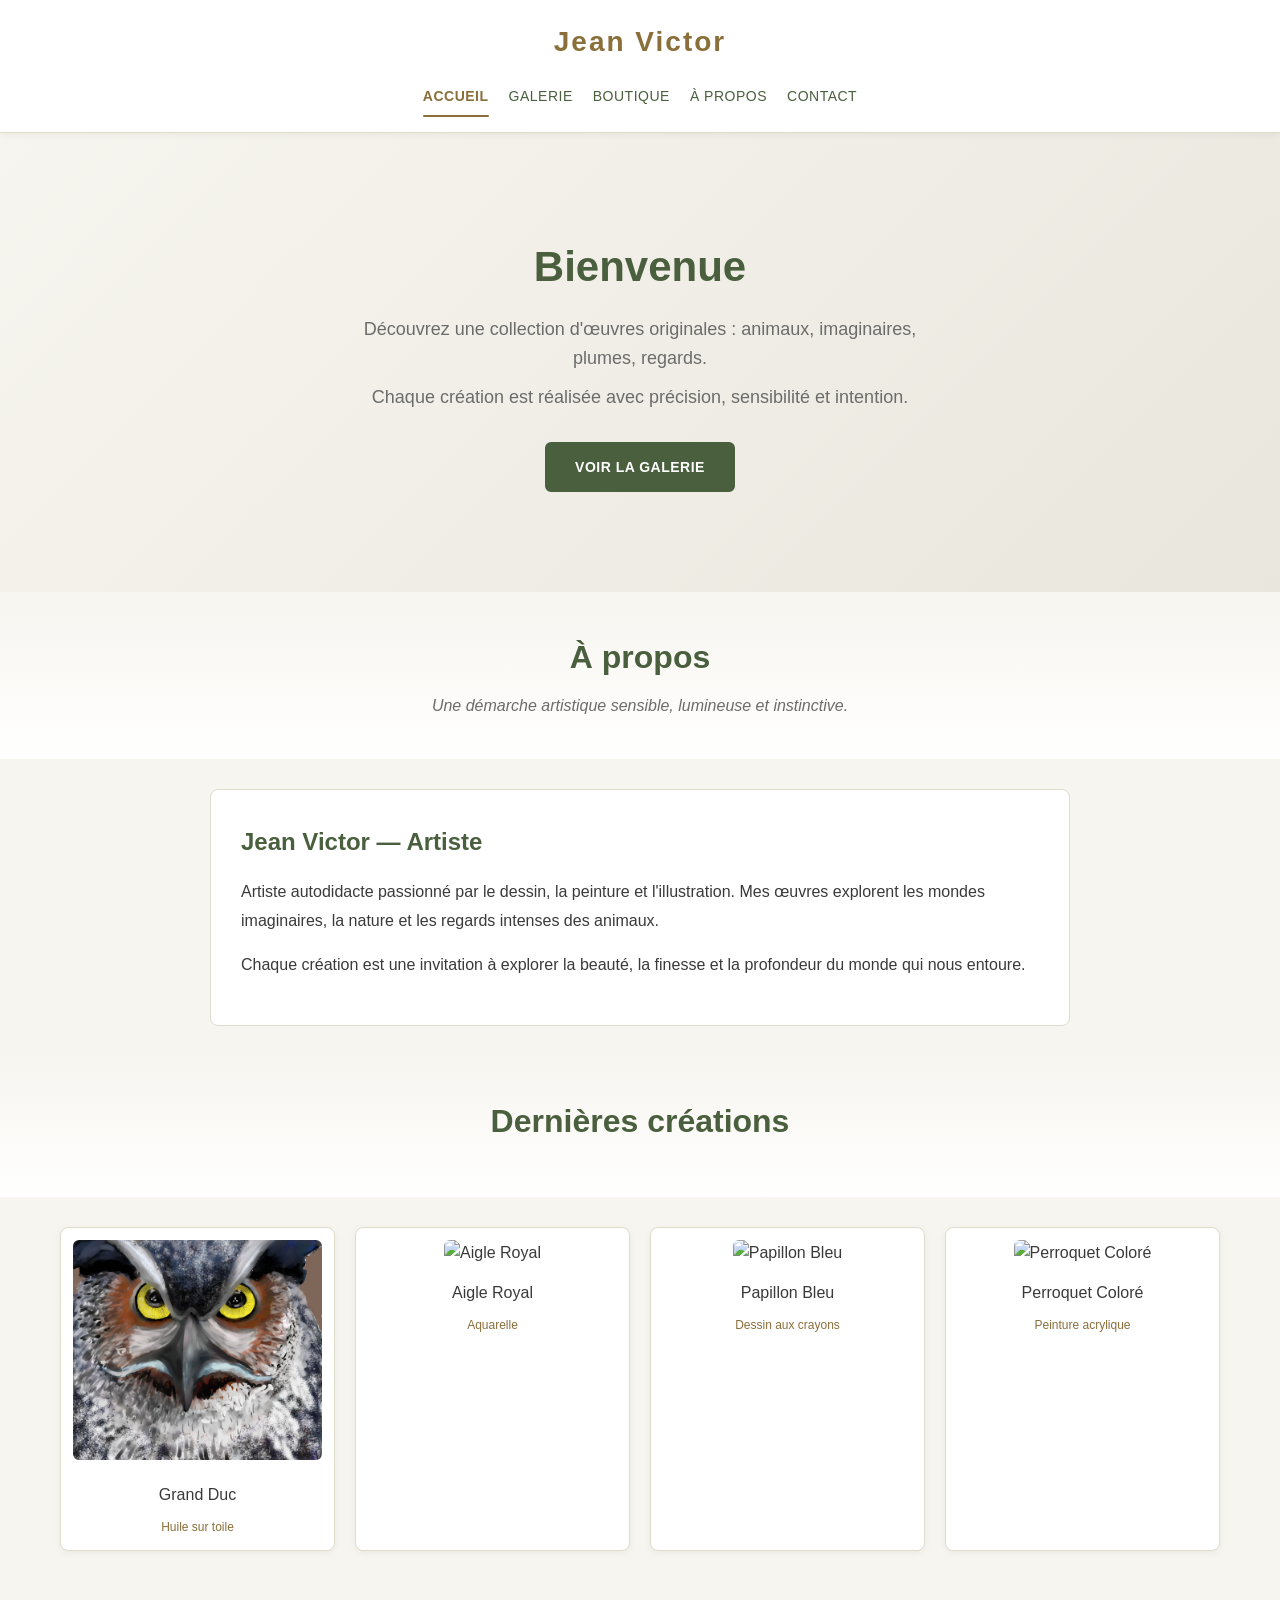
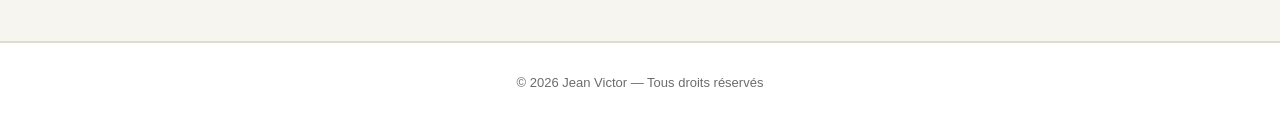
==== commit 91abd3e4: "fix: Update homepage images to match titles and use local Grand Duc image" ====
--- a/index.html
+++ b/index.html
@@ -45,26 +45,26 @@
 
 <section class="galerie-grid">
     <div class="galerie-item">
-        <img src="https://images.unsplash.com/photo-1611003228941-98852ba62227?w=400&h=400&fit=crop" alt="Grand Duc">
+        <img src="GrandDuc.jpg" alt="Grand Duc">
         <p>Grand Duc</p>
         <span class="desc">Huile sur toile</span>
     </div>
 
     <div class="galerie-item">
-        <img src="https://images.unsplash.com/photo-1444464666175-1c6da4d72b76?w=400&h=400&fit=crop" alt="Aigle Royal">
+        <img src="https://images.unsplash.com/photo-1542282088-fe8426682b8f?w=400&h=400&fit=crop" alt="Aigle Royal">
         <p>Aigle Royal</p>
         <span class="desc">Aquarelle</span>
     </div>
 
     <div class="galerie-item">
-        <img src="https://images.unsplash.com/photo-1589519160732-57fc498494f8?w=400&h=400&fit=crop" alt="Papillon">
-        <p>Papillon</p>
+        <img src="https://images.unsplash.com/photo-1526336024174-c27106b7da94?w=400&h=400&fit=crop" alt="Papillon Bleu">
+        <p>Papillon Bleu</p>
         <span class="desc">Dessin aux crayons</span>
     </div>
 
     <div class="galerie-item">
-        <img src="https://images.unsplash.com/photo-1444464666175-c85ee489b997?w=400&h=400&fit=crop" alt="Perroquet">
-        <p>Perroquet</p>
+        <img src="https://images.unsplash.com/photo-1552728089-57bdde30beb3?w=400&h=400&fit=crop" alt="Perroquet Coloré">
+        <p>Perroquet Coloré</p>
         <span class="desc">Peinture acrylique</span>
     </div>
 </section>
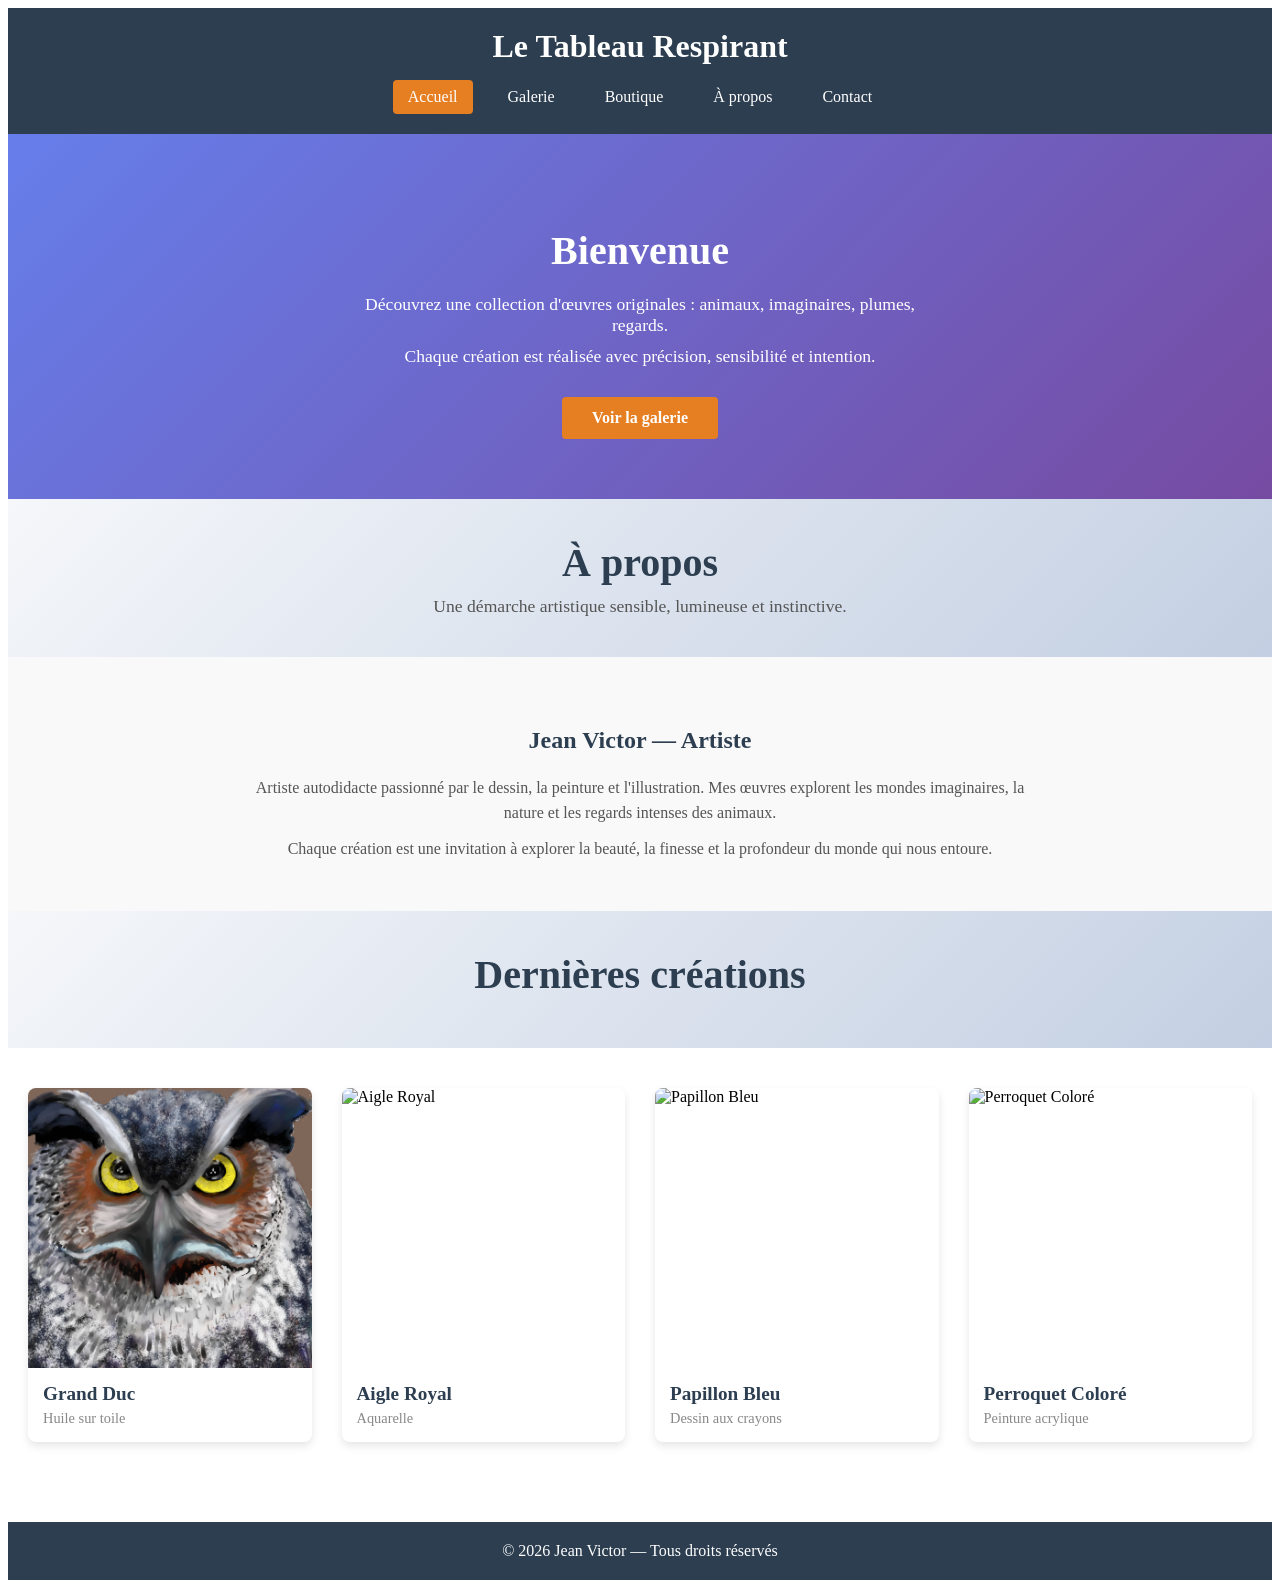
==== commit 1e5b14ca: "Update title and header text in index.html" ====
--- a/index.html
+++ b/index.html
@@ -3,13 +3,13 @@
 <head>
     <meta charset="UTF-8">
     <meta name="viewport" content="width=device-width, initial-scale=1.0">
-    <title>Accueil - Jean Victor</title>
+    <title>Accueil - Le Tableau Respirant</title>
     <link rel="stylesheet" href="css/style.css">
 </head>
 <body>
 
 <header>
-    <h1>Jean Victor</h1>
+    <h1>Le Tableau Respirant</h1>
     <nav>
         <a href="index.html" class="active">Accueil</a>
         <a href="galerie.html">Galerie</a>
--- a/css/style.css
+++ b/css/style.css
@@ -1,773 +1,402 @@
-/* ===============================
-   STYLE GLOBAL
-   =============================== */
-
-* {
-    margin: 0;
-    padding: 0;
-    box-sizing: border-box;
-}
-
-html {
-    scroll-behavior: smooth;
-}
-
-body {
-    font-family: "Segoe UI", Tahoma, Geneva, Verdana, sans-serif;
-    background: #f7f5ef;
-    color: #3a3a3a;
-    line-height: 1.6;
-}
-
-/* Liens */
-a {
-    text-decoration: none;
-    color: #4a5f3d;
-    transition: color 0.3s ease;
-}
-
-a:hover {
-    color: #8a6f3b;
-}
-
-/* ===============================
-   HEADER & NAVIGATION
-   =============================== */
-
+/* Header et navigation */
 header {
-    background: #ffffff;
+    background-color: #2c3e50;
+    color: white;
     padding: 20px;
     text-align: center;
-    border-bottom: 1px solid #e0dccc;
-    box-shadow: 0 2px 8px rgba(0,0,0,0.05);
-    position: sticky;
-    top: 0;
-    z-index: 100;
 }
 
 header h1 {
-    margin: 0;
-    font-size: 28px;
-    letter-spacing: 2px;
-    color: #8a6f3b;
-    font-weight: 600;
-}
-
-nav {
-    margin-top: 15px;
+    margin: 0 0 15px 0;
+    font-size: 2em;
+}
+
+header nav {
     display: flex;
     justify-content: center;
+    gap: 20px;
     flex-wrap: wrap;
-    gap: 20px;
-}
-
-nav a {
-    font-weight: 500;
-    font-size: 14px;
-    text-transform: uppercase;
-    letter-spacing: 0.5px;
-    transition: all 0.3s ease;
-    position: relative;
-    padding: 5px 0;
-}
-
-nav a:hover {
-    color: #8a6f3b;
-}
-
-nav a.active {
-    color: #8a6f3b;
-    font-weight: 700;
-}
-
-nav a.active::after {
-    content: '';
-    position: absolute;
-    bottom: -5px;
-    left: 0;
-    right: 0;
-    height: 2px;
-    background: #8a6f3b;
-    border-radius: 1px;
-}
-
-/* ===============================
-   TITRES DE PAGE
-   =============================== */
-
+}
+
+header nav a {
+    color: white;
+    text-decoration: none;
+    font-size: 1em;
+    padding: 8px 15px;
+    border-radius: 4px;
+    transition: background-color 0.3s;
+}
+
+header nav a:hover,
+header nav a.active {
+    background-color: #e67e22;
+}
+
+/* Page title */
 .page-title {
-    text-align: center;
+    background: linear-gradient(135deg, #f5f7fa 0%, #c3cfe2 100%);
     padding: 40px 20px;
-    background: linear-gradient(to bottom, #f7f5ef, #ffffff);
+    text-align: center;
+    margin-top: 0;
 }
 
 .page-title h2 {
+    margin: 0 0 10px 0;
+    font-size: 2.5em;
+    color: #2c3e50;
+}
+
+.page-title p {
+    font-size: 1.1em;
+    color: #555;
     margin: 0;
-    font-size: 32px;
-    color: #4a5f3d;
-    margin-bottom: 10px;
-}
-
-.page-title p {
-    color: #6c6c6c;
-    font-style: italic;
-    font-size: 16px;
-}
-
-/* ===============================
-   HERO (Accueil)
-   =============================== */
-
+}
+
+/* Hero section */
 .hero {
-    background: linear-gradient(135deg, #f7f5ef 0%, #e9e6dd 100%);
-    padding: 100px 20px;
+    background: linear-gradient(135deg, #667eea 0%, #764ba2 100%);
+    color: white;
+    padding: 60px 20px;
     text-align: center;
 }
 
 .hero h2 {
-    font-size: 42px;
-    color: #4a5f3d;
-    margin-bottom: 15px;
+    font-size: 2.5em;
+    margin-bottom: 20px;
 }
 
 .hero p {
-    font-size: 18px;
-    color: #6c6c6c;
-    margin-bottom: 10px;
+    font-size: 1.1em;
+    margin: 10px 0;
     max-width: 600px;
     margin-left: auto;
     margin-right: auto;
 }
 
-.hero .btn {
+.btn {
+    display: inline-block;
+    background-color: #e67e22;
+    color: white;
+    padding: 12px 30px;
+    text-decoration: none;
+    border-radius: 4px;
     margin-top: 20px;
-    display: inline-block;
-}
-
-/* ===============================
-   GALERIE
-   =============================== */
-
+    font-weight: bold;
+    transition: background-color 0.3s, transform 0.3s;
+    border: none;
+    cursor: pointer;
+    font-size: 1em;
+}
+
+.btn:hover {
+    background-color: #d35400;
+    transform: scale(1.05);
+}
+
+.btn-pdf {
+    background-color: #27ae60;
+}
+
+.btn-pdf:hover {
+    background-color: #229954;
+}
+
+/* À propos section */
+.apropos {
+    padding: 40px 20px;
+    background-color: #f9f9f9;
+    text-align: center;
+}
+
+.apropos-texte {
+    max-width: 800px;
+    margin: 0 auto;
+    line-height: 1.6;
+}
+
+.apropos-texte h3 {
+    font-size: 1.5em;
+    color: #2c3e50;
+    margin-bottom: 15px;
+}
+
+.apropos-texte p {
+    color: #555;
+    font-size: 1em;
+    margin: 10px 0;
+}
+
+/* Galerie grid */
 .galerie-grid {
     display: grid;
-    grid-template-columns: repeat(auto-fit, minmax(240px, 1fr));
-    gap: 20px;
-    padding: 30px 20px;
-    max-width: 1200px;
+    grid-template-columns: repeat(auto-fill, minmax(280px, 1fr));
+    gap: 30px;
+    padding: 40px 20px;
+    max-width: 1400px;
     margin: 0 auto;
 }
 
+/* Galerie items */
 .galerie-item {
-    background: #ffffff;
-    padding: 12px;
+    background: white;
     border-radius: 8px;
-    border: 1px solid #e0dccc;
-    text-align: center;
     overflow: hidden;
-    transition: all 0.3s ease;
-    box-shadow: 0 2px 8px rgba(0,0,0,0.05);
+    box-shadow: 0 4px 8px rgba(0, 0, 0, 0.1);
+    transition: transform 0.3s, box-shadow 0.3s;
+    cursor: pointer;
 }
 
 .galerie-item:hover {
-    transform: translateY(-5px);
-    box-shadow: 0 8px 16px rgba(0,0,0,0.1);
-    border-color: #8a6f3b;
+    transform: translateY(-10px);
+    box-shadow: 0 8px 16px rgba(0, 0, 0, 0.2);
 }
 
 .galerie-item img {
     width: 100%;
-    height: 220px;
+    height: 280px;
     object-fit: cover;
-    border-radius: 6px;
-    margin-bottom: 10px;
-    transition: transform 0.3s ease;
-}
-
-.galerie-item:hover img {
-    transform: scale(1.05);
+    display: block;
+}
+
+/* PDF items dans galerie */
+.galerie-item .pdf-link {
+    text-decoration: none;
+    color: inherit;
+    display: block;
+}
+
+.galerie-item .pdf-preview {
+    width: 100%;
+    height: 280px;
+    display: flex;
+    align-items: center;
+    justify-content: center;
+    font-size: 80px;
+    background: linear-gradient(135deg, #e67e22 0%, #d35400 100%);
+    color: white;
 }
 
 .galerie-item p {
-    margin: 5px 0;
-    color: #3a3a3a;
+    font-size: 1.2em;
+    font-weight: bold;
+    margin: 15px 15px 5px 15px;
+    color: #2c3e50;
 }
 
 .galerie-item .desc {
-    color: #8a6f3b;
-    font-size: 12px;
-}
-
-/* ===============================
-   BOUTIQUE
-   =============================== */
+    display: block;
+    font-size: 0.9em;
+    color: #888;
+    margin: 0 15px 15px 15px;
+}
+
+/* BOUTIQUE STYLES */
+
+/* Section catégories */
+.section-category {
+    padding: 50px 20px;
+    max-width: 1400px;
+    margin: 0 auto;
+    border-bottom: 2px solid #ecf0f1;
+}
+
+.section-category:last-of-type {
+    border-bottom: none;
+}
+
+.section-category h2 {
+    font-size: 2em;
+    color: #2c3e50;
+    margin: 0 0 10px 0;
+    text-align: center;
+}
+
+.category-desc {
+    text-align: center;
+    color: #888;
+    font-size: 1.05em;
+    margin-bottom: 40px;
+}
 
 .boutique-grid {
     display: grid;
-    grid-template-columns: repeat(auto-fit, minmax(260px, 1fr));
-    gap: 20px;
-    padding: 30px 20px;
-    max-width: 1200px;
-    margin: 0 auto;
-}
-
+    grid-template-columns: repeat(auto-fill, minmax(250px, 1fr));
+    gap: 30px;
+    padding: 20px 0;
+}
+
+/* Produits boutique */
 .produit {
-    background: #ffffff;
-    padding: 15px;
+    background: white;
     border-radius: 8px;
-    border: 1px solid #e0dccc;
-    text-align: center;
     overflow: hidden;
-    transition: all 0.3s ease;
-    box-shadow: 0 2px 8px rgba(0,0,0,0.05);
+    box-shadow: 0 4px 12px rgba(0, 0, 0, 0.1);
+    transition: transform 0.3s, box-shadow 0.3s;
     display: flex;
     flex-direction: column;
 }
 
 .produit:hover {
-    transform: translateY(-5px);
-    box-shadow: 0 8px 16px rgba(0,0,0,0.1);
-    border-color: #8a6f3b;
+    transform: translateY(-8px);
+    box-shadow: 0 8px 20px rgba(0, 0, 0, 0.15);
 }
 
 .produit img {
     width: 100%;
-    height: 240px;
+    height: 250px;
     object-fit: cover;
-    border-radius: 6px;
-    margin-bottom: 12px;
-    transition: transform 0.3s ease;
-}
-
-.produit:hover img {
-    transform: scale(1.05);
+    display: block;
+}
+
+/* Produits PDF */
+.produit.pdf-produit {
+    position: relative;
+}
+
+.produit.pdf-produit .pdf-badge {
+    position: absolute;
+    top: 10px;
+    right: 10px;
+    background-color: #27ae60;
+    color: white;
+    padding: 6px 12px;
+    border-radius: 20px;
+    font-size: 0.8em;
+    font-weight: bold;
+    z-index: 10;
+}
+
+.produit.pdf-produit .pdf-icon {
+    width: 100%;
+    height: 250px;
+    display: flex;
+    align-items: center;
+    justify-content: center;
+    font-size: 100px;
+    background: linear-gradient(135deg, #27ae60 0%, #229954 100%);
+    color: white;
 }
 
 .produit h3 {
-    color: #4a5f3d;
-    margin: 10px 0 5px 0;
-    font-size: 18px;
+    font-size: 1.2em;
+    color: #2c3e50;
+    margin: 15px 15px 8px 15px;
+    font-weight: bold;
 }
 
 .produit .technique {
-    color: #6c6c6c;
-    font-size: 13px;
-    margin-bottom: 8px;
+    font-size: 0.9em;
+    color: #888;
+    margin: 0 15px 10px 15px;
+    font-style: italic;
 }
 
 .produit .prix {
-    color: #8a6f3b;
-    font-size: 18px;
-    font-weight: 700;
-    margin: 10px 0;
+    font-size: 1.3em;
+    color: #e67e22;
+    font-weight: bold;
+    margin: 10px 15px;
 }
 
 .produit .btn {
-    margin-top: auto;
-    margin-top: 15px;
-}
-
-/* ===============================
-   PAGE PRODUIT DÉTAIL
-   =============================== */
-
-.produit-page {
-    display: grid;
-    grid-template-columns: 1fr 1fr;
-    gap: 40px;
-    padding: 30px 20px;
-    max-width: 1200px;
-    margin: 0 auto;
-}
-
-.produit-image img {
-    width: 100%;
-    border-radius: 8px;
-    box-shadow: 0 4px 12px rgba(0,0,0,0.1);
-}
-
-.produit-info {
-    background: #ffffff;
-    padding: 30px;
-    border-radius: 8px;
-    border: 1px solid #e0dccc;
-}
-
-.produit-info h3 {
-    color: #4a5f3d;
-    font-size: 28px;
-    margin-bottom: 20px;
-}
-
-.produit-info h4 {
-    color: #4a5f3d;
-    margin-top: 20px;
-    margin-bottom: 10px;
-}
-
-.info-groupe {
-    background: #f7f5ef;
-    padding: 15px;
-    border-radius: 6px;
-    margin: 15px 0;
-}
-
-.info-groupe p {
-    margin: 8px 0;
-}
-
-.produit-info ul {
-    list-style: none;
-    padding: 0;
-}
-
-.produit-info ul li {
-    padding: 8px 0;
-    padding-left: 25px;
-    position: relative;
-}
-
-.produit-info ul li::before {
-    content: '✓';
-    position: absolute;
-    left: 0;
-    color: #8a6f3b;
-    font-weight: bold;
-}
-
-/* Responsive produit page */
-@media (max-width: 768px) {
-    .produit-page {
-        grid-template-columns: 1fr;
-        gap: 20px;
-    }
-}
-
-/* ===============================
-   À PROPOS
-   =============================== */
-
-.apropos {
-    padding: 30px 20px;
-    max-width: 900px;
-    margin: 0 auto;
-}
-
-.apropos-texte {
-    background: #ffffff;
-    padding: 30px;
-    border-radius: 8px;
-    border: 1px solid #e0dccc;
-    line-height: 1.8;
-}
-
-.apropos-texte h3 {
-    color: #4a5f3d;
-    font-size: 24px;
-    margin-bottom: 15px;
-}
-
-.apropos-texte h4 {
-    color: #4a5f3d;
-    font-size: 18px;
-    margin-top: 25px;
-    margin-bottom: 12px;
-}
-
-.apropos-texte p {
-    margin-bottom: 15px;
-    color: #3a3a3a;
-}
-
-.apropos-texte ul {
-    list-style: none;
-    padding: 0;
-    margin: 15px 0;
-}
-
-.apropos-texte ul li {
-    padding: 8px 0;
-    padding-left: 25px;
-    position: relative;
-}
-
-.apropos-texte ul li::before {
-    content: '→';
-    position: absolute;
-    left: 0;
-    color: #8a6f3b;
-    font-weight: bold;
-}
-
-/* ===============================
-   CONTACT
-   =============================== */
-
-.contact-section {
-    padding: 30px 20px;
-    max-width: 900px;
-    margin: 0 auto;
-    display: grid;
-    gap: 30px;
-}
-
-.contact-texte {
-    background: #ffffff;
-    padding: 25px;
-    border-radius: 8px;
-    border: 1px solid #e0dccc;
-}
-
-.contact-texte h3 {
-    color: #4a5f3d;
-    font-size: 22px;
-    margin-bottom: 15px;
-}
-
-.contact-texte ul {
-    list-style: none;
-    padding: 0;
-    margin: 15px 0;
-}
-
-.contact-texte ul li {
-    padding: 8px 0;
-    padding-left: 25px;
-    position: relative;
-    color: #3a3a3a;
-}
-
-.contact-texte ul li::before {
-    content: '✓';
-    position: absolute;
-    left: 0;
-    color: #8a6f3b;
-    font-weight: bold;
-}
-
-.contact-form {
-    background: #ffffff;
-    padding: 30px;
-    border-radius: 8px;
-    border: 1px solid #e0dccc;
-    display: flex;
-    flex-direction: column;
-    gap: 15px;
-}
-
-.form-groupe {
-    display: flex;
-    flex-direction: column;
-}
-
-.form-groupe label {
-    color: #4a5f3d;
-    font-weight: 600;
-    margin-bottom: 6px;
-    font-size: 14px;
-}
-
-.contact-form input,
-.contact-form textarea,
-.contact-form select {
-    padding: 12px;
-    border: 1px solid #cfc9b8;
-    border-radius: 6px;
-    background: #faf8f3;
-    color: #3a3a3a;
-    font-family: inherit;
-    font-size: 14px;
-    transition: all 0.3s ease;
-}
-
-.contact-form input:focus,
-.contact-form textarea:focus,
-.contact-form select:focus {
-    outline: none;
-    border-color: #8a6f3b;
-    background: #ffffff;
-    box-shadow: 0 0 8px rgba(138, 111, 59, 0.2);
-}
-
-.contact-form textarea {
-    resize: vertical;
-    min-height: 120px;
-    font-family: inherit;
-}
-
-.contact-infos {
-    background: #f7f5ef;
+    margin: 0 15px 15px 15px;
+    display: block;
+    text-align: center;
+    width: calc(100% - 30px);
+}
+
+/* Footer */
+footer {
+    background-color: #2c3e50;
+    color: white;
+    text-align: center;
     padding: 20px;
-    border-radius: 8px;
-    border: 1px solid #e0dccc;
-}
-
-.contact-infos h3 {
-    color: #4a5f3d;
-    font-size: 18px;
-    margin-bottom: 15px;
-}
-
-.contact-infos p {
-    margin: 10px 0;
-    color: #3a3a3a;
-}
-
-.contact-infos a {
-    color: #8a6f3b;
-    font-weight: 600;
-}
-
-/* ===============================
-   MENTIONS LÉGALES / CGV
-   =============================== */
-
-.legal {
-    padding: 30px 20px;
-    max-width: 900px;
-    margin: 0 auto 30px auto;
-    background: #ffffff;
-    border-radius: 8px;
-    border: 1px solid #e0dccc;
-    line-height: 1.8;
-}
-
-.legal h3 {
-    color: #4a5f3d;
-    font-size: 20px;
-    margin-top: 25px;
-    margin-bottom: 12px;
-    padding-bottom: 8px;
-    border-bottom: 2px solid #e0dccc;
-}
-
-.legal h3:first-child {
-    margin-top: 0;
-}
-
-.legal p {
-    margin-bottom: 12px;
-    color: #3a3a3a;
-}
-
-.legal ul {
-    list-style: none;
-    padding: 0;
-    margin: 12px 0;
-}
-
-.legal ul li {
-    padding: 6px 0;
-    padding-left: 20px;
-    position: relative;
-    color: #3a3a3a;
-}
-
-.legal ul li::before {
-    content: '•';
-    position: absolute;
-    left: 0;
-    color: #8a6f3b;
-    font-weight: bold;
-}
-
-.legal strong {
-    color: #4a5f3d;
-}
-
-.legal a {
-    color: #8a6f3b;
-    font-weight: 600;
-}
-
-/* ===============================
-   BOUTONS
-   =============================== */
-
-.btn {
-    display: inline-block;
-    padding: 12px 28px;
-    background: #4a5f3d;
-    color: white;
-    border-radius: 6px;
-    font-weight: 600;
-    font-size: 14px;
-    text-transform: uppercase;
-    letter-spacing: 0.5px;
-    transition: all 0.3s ease;
-    border: 2px solid #4a5f3d;
-    cursor: pointer;
-}
-
-.btn:hover {
-    background: #8a6f3b;
-    border-color: #8a6f3b;
-    color: white;
-    transform: translateY(-2px);
-    box-shadow: 0 4px 12px rgba(138, 111, 59, 0.3);
-}
-
-.btn:active {
-    transform: translateY(0);
-}
-
-button.btn {
-    width: 100%;
-    margin-top: 10px;
-}
-
-/* ===============================
-   FOOTER
-   =============================== */
-
-footer {
-    text-align: center;
-    padding: 30px 20px;
-    margin-top: 60px;
-    background: #ffffff;
-    border-top: 2px solid #e0dccc;
-    color: #6c6c6c;
-    font-size: 13px;
-}
-
-/* ===============================
-   RESPONSIVE DESIGN
-   =============================== */
-
+    margin-top: 40px;
+}
+
+footer p {
+    margin: 0;
+}
+
+/* Responsive design */
 @media (max-width: 768px) {
     header h1 {
-        font-size: 24px;
-    }
-
-    nav {
+        font-size: 1.5em;
+    }
+
+    header nav {
         gap: 10px;
     }
 
-    nav a {
-        font-size: 12px;
-        padding: 8px 5px;
-    }
-
     .page-title h2 {
-        font-size: 26px;
-    }
-
-    .page-title p {
-        font-size: 14px;
+        font-size: 1.8em;
+    }
+
+    .galerie-grid {
+        grid-template-columns: repeat(auto-fill, minmax(200px, 1fr));
+        gap: 20px;
+        padding: 20px 15px;
+    }
+
+    .galerie-item img,
+    .galerie-item .pdf-preview {
+        height: 200px;
+    }
+
+    .galerie-item .pdf-preview {
+        font-size: 50px;
     }
 
     .hero h2 {
-        font-size: 32px;
-    }
-
-    .hero p {
-        font-size: 16px;
+        font-size: 1.8em;
+    }
+
+    .boutique-grid {
+        grid-template-columns: repeat(auto-fill, minmax(200px, 1fr));
+        gap: 20px;
+    }
+
+    .section-category h2 {
+        font-size: 1.5em;
+    }
+
+    .produit img,
+    .produit.pdf-produit .pdf-icon {
+        height: 200px;
+    }
+
+    .produit.pdf-produit .pdf-icon {
+        font-size: 60px;
+    }
+}
+
+@media (max-width: 480px) {
+    header nav {
+        flex-direction: column;
+        gap: 5px;
     }
 
     .galerie-grid {
-        grid-template-columns: repeat(auto-fit, minmax(180px, 1fr));
-        gap: 15px;
-        padding: 20px 10px;
-    }
-
-    .galerie-item {
-        padding: 10px;
-    }
-
-    .galerie-item img {
-        height: 160px;
-    }
-
-    .boutique-grid {
-        grid-template-columns: repeat(auto-fit, minmax(200px, 1fr));
-        gap: 15px;
-        padding: 20px 10px;
-    }
-
-    .produit-info {
-        padding: 20px;
-    }
-
-    .contact-form {
-        padding: 20px;
-    }
-
-    .legal {
-        padding: 20px;
-    }
-
-    .apropos-texte {
-        padding: 20px;
-    }
-}
-
-@media (max-width: 480px) {
-    header {
-        padding: 15px;
-    }
-
-    header h1 {
-        font-size: 20px;
-    }
-
-    nav {
-        flex-direction: column;
-        gap: 8px;
-    }
-
-    .page-title {
-        padding: 20px 10px;
-    }
-
-    .page-title h2 {
-        font-size: 22px;
-    }
-
-    .hero {
-        padding: 50px 15px;
-    }
-
-    .hero h2 {
-        font-size: 24px;
-    }
-
-    .galerie-grid,
+        grid-template-columns: 1fr;
+    }
+
     .boutique-grid {
         grid-template-columns: 1fr;
     }
 
-    .produit-page {
-        gap: 20px;
-        padding: 20px 10px;
-    }
-
-    button.btn {
-        padding: 10px 20px;
-        font-size: 12px;
-    }
-
-    footer {
-        padding: 20px 10px;
-    }
-}
-
-/* ===============================
-   ANIMATIONS
-   =============================== */
-
-@keyframes fadeIn {
-    from {
-        opacity: 0;
-        transform: translateY(10px);
-    }
-    to {
-        opacity: 1;
-        transform: translateY(0);
-    }
-}
-
-.galerie-item,
-.produit,
-.apropos-texte,
-.contact-form {
-    animation: fadeIn 0.6s ease-out;
-}
+    .page-title h2 {
+        font-size: 1.5em;
+    }
+
+    .galerie-item p {
+        font-size: 1em;
+    }
+
+    .section-category h2 {
+        font-size: 1.3em;
+    }
+
+    .produit h3 {
+        font-size: 1.1em;
+    }
+}
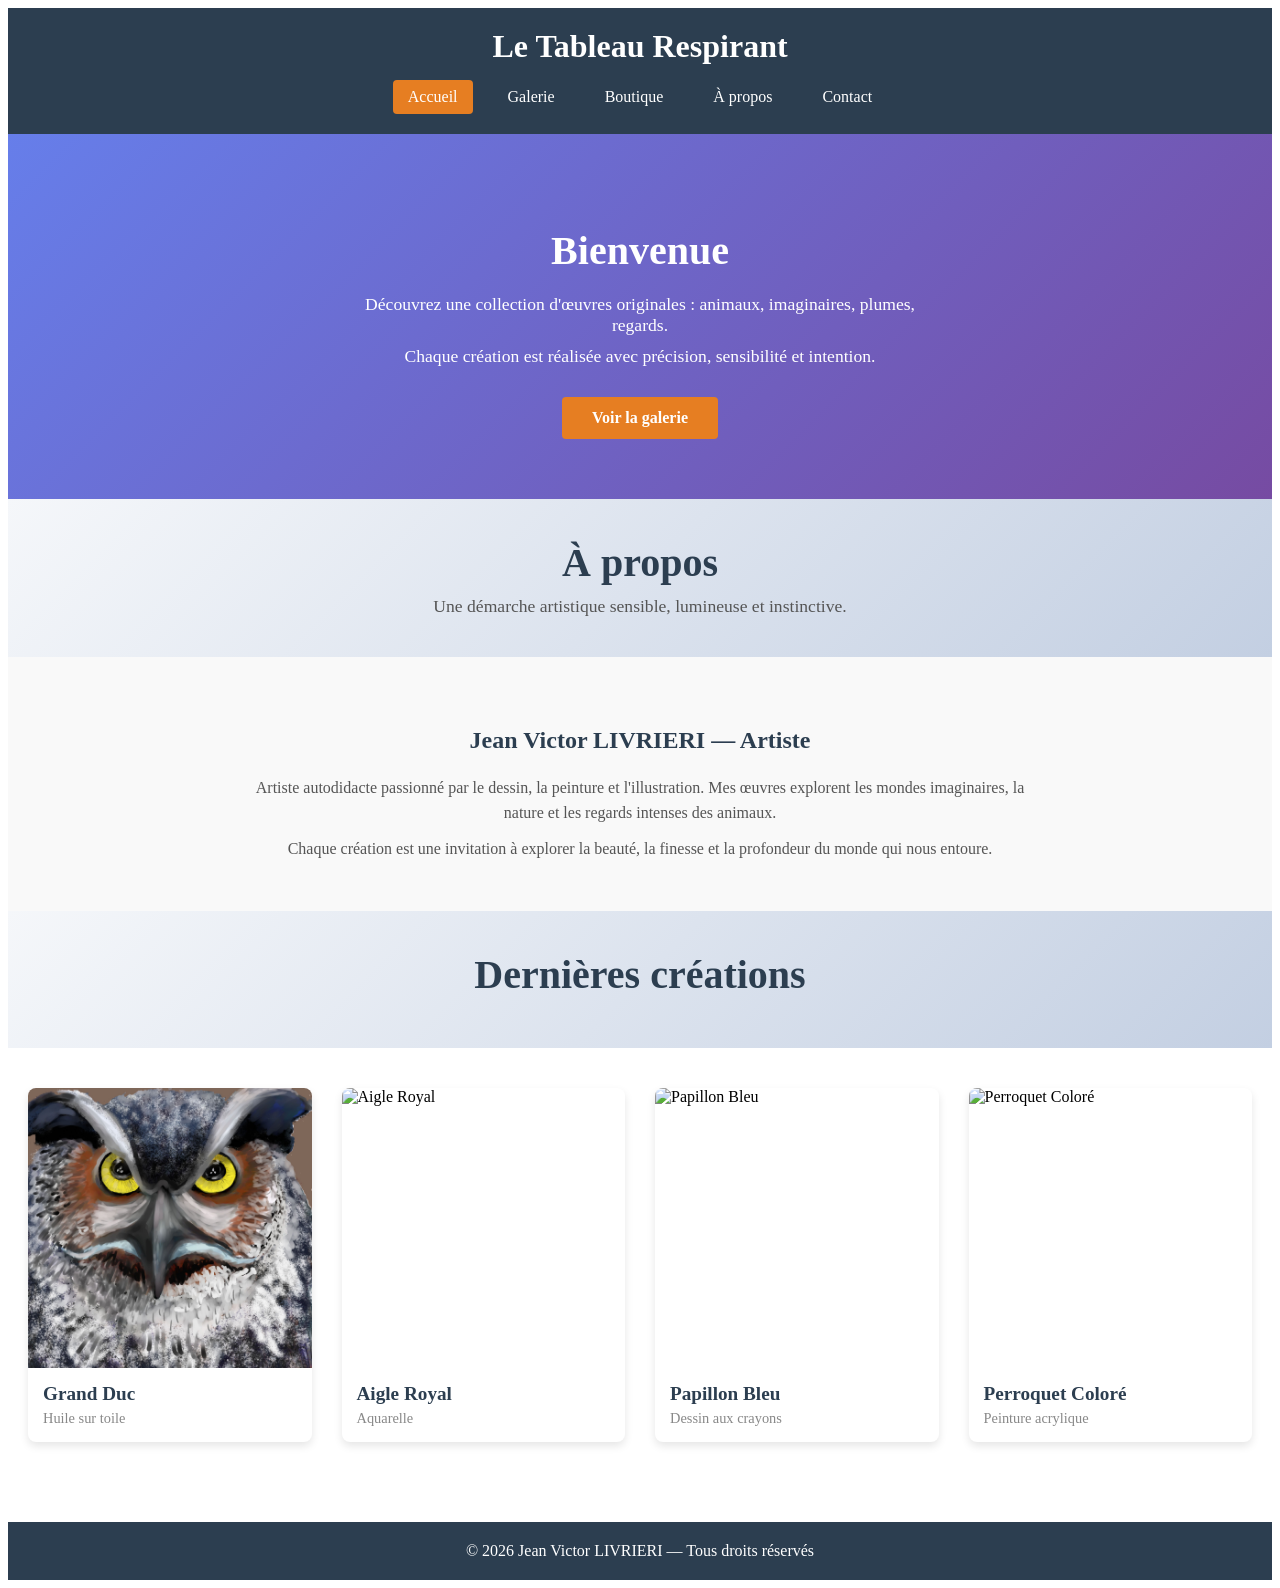
==== commit 5480f7f4: "Update artist name to Jean Victor LIVRIERI" ====
--- a/index.html
+++ b/index.html
@@ -33,7 +33,7 @@
 
 <section class="apropos">
     <div class="apropos-texte">
-        <h3>Jean Victor — Artiste</h3>
+        <h3>Jean Victor LIVRIERI — Artiste</h3>
         <p>Artiste autodidacte passionné par le dessin, la peinture et l'illustration. Mes œuvres explorent les mondes imaginaires, la nature et les regards intenses des animaux.</p>
         <p>Chaque création est une invitation à explorer la beauté, la finesse et la profondeur du monde qui nous entoure.</p>
     </div>
@@ -70,7 +70,7 @@
 </section>
 
 <footer>
-    <p>© 2026 Jean Victor — Tous droits réservés</p>
+    <p>© 2026 Jean Victor LIVRIERI — Tous droits réservés</p>
 </footer>
 
 </body>
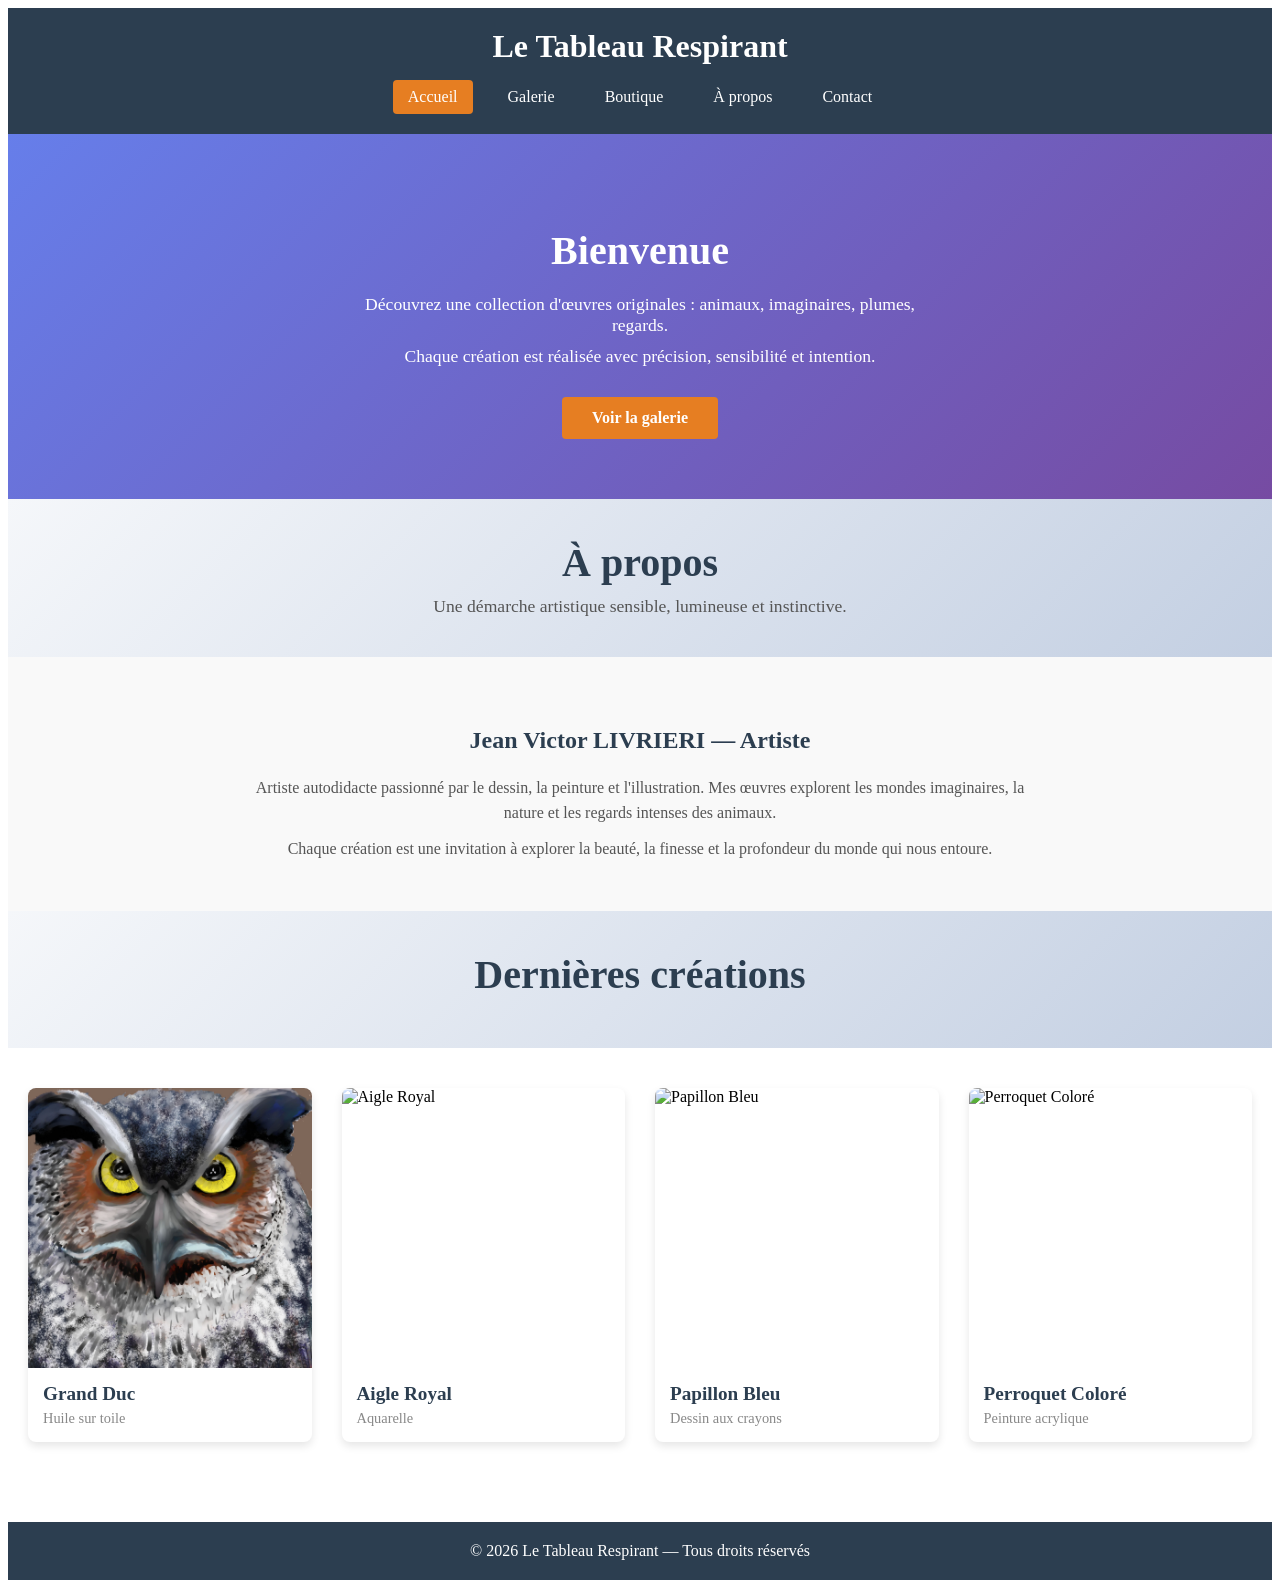
==== commit b5053131: "Change site name to 'Le Tableau Respirant' in index.html (update footer)" ====
--- a/index.html
+++ b/index.html
@@ -70,7 +70,7 @@
 </section>
 
 <footer>
-    <p>© 2026 Jean Victor LIVRIERI — Tous droits réservés</p>
+    <p>© 2026 Le Tableau Respirant — Tous droits réservés</p>
 </footer>
 
 </body>
